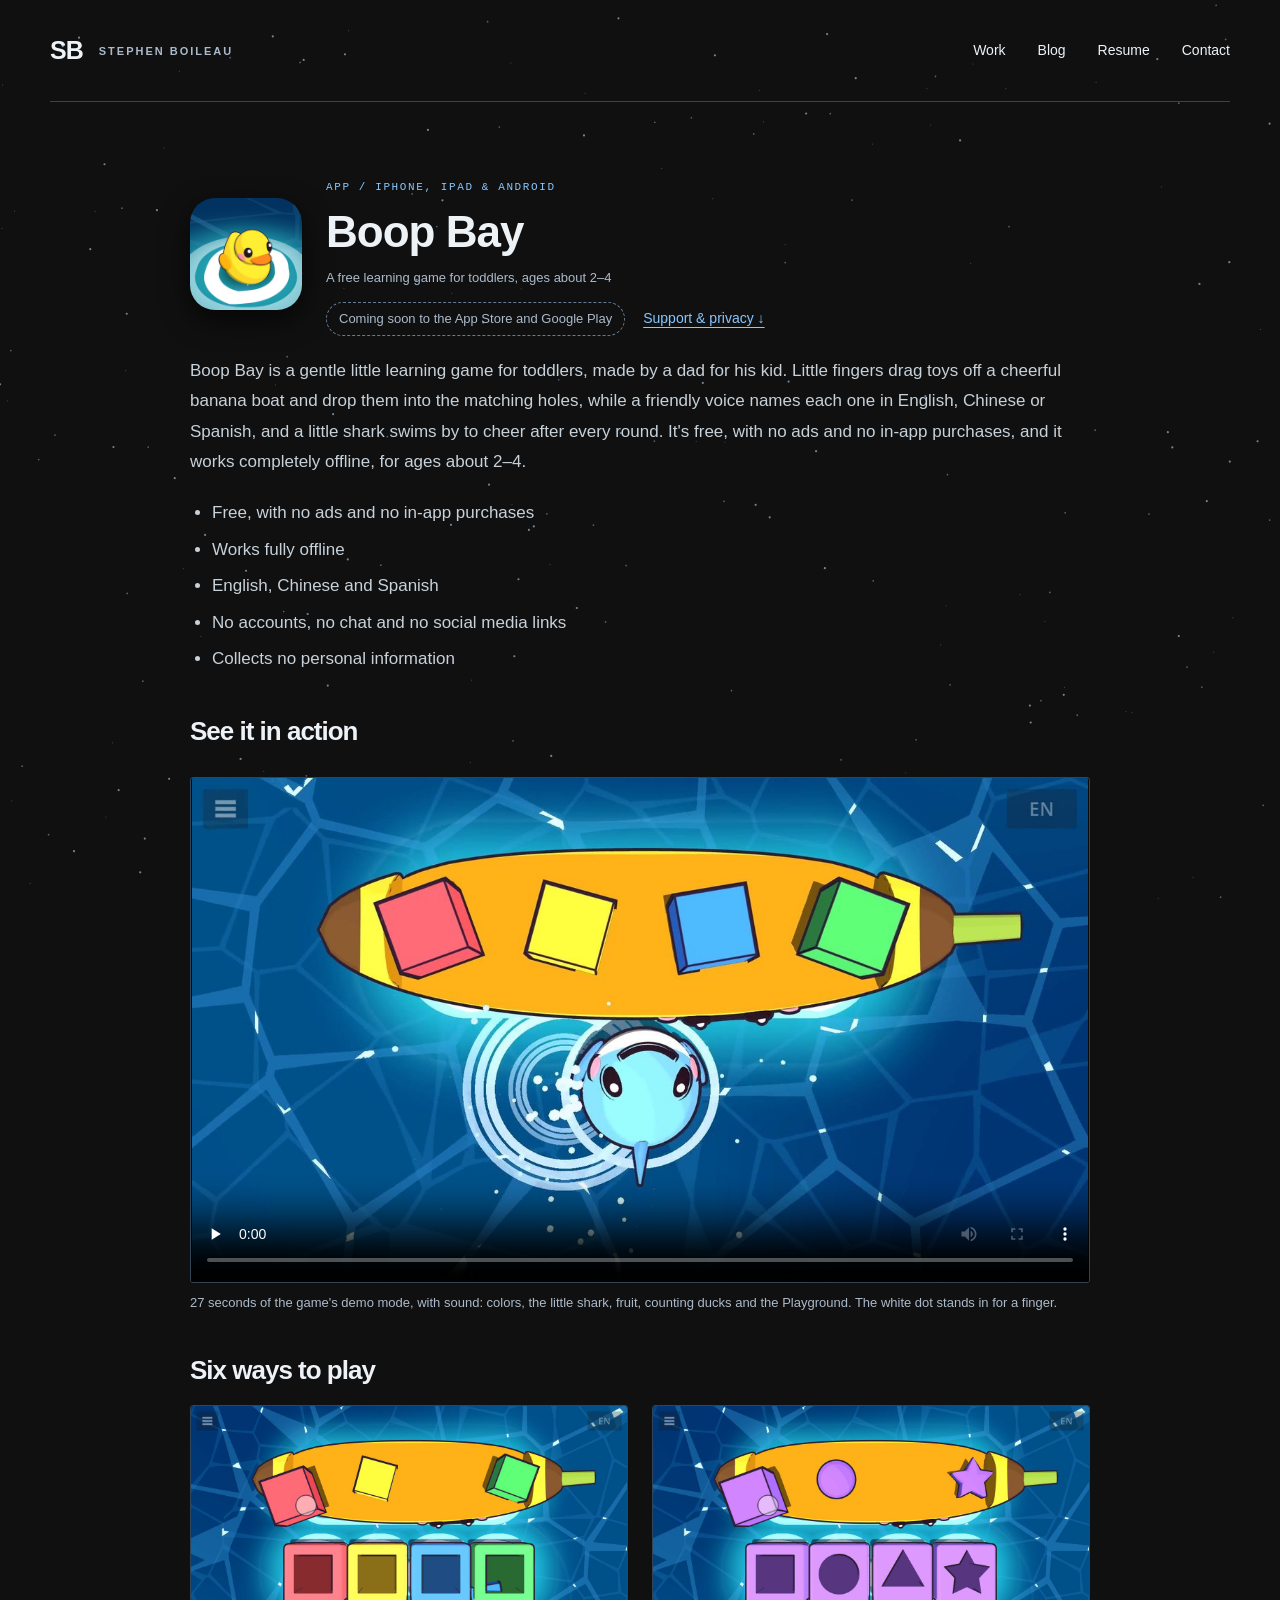
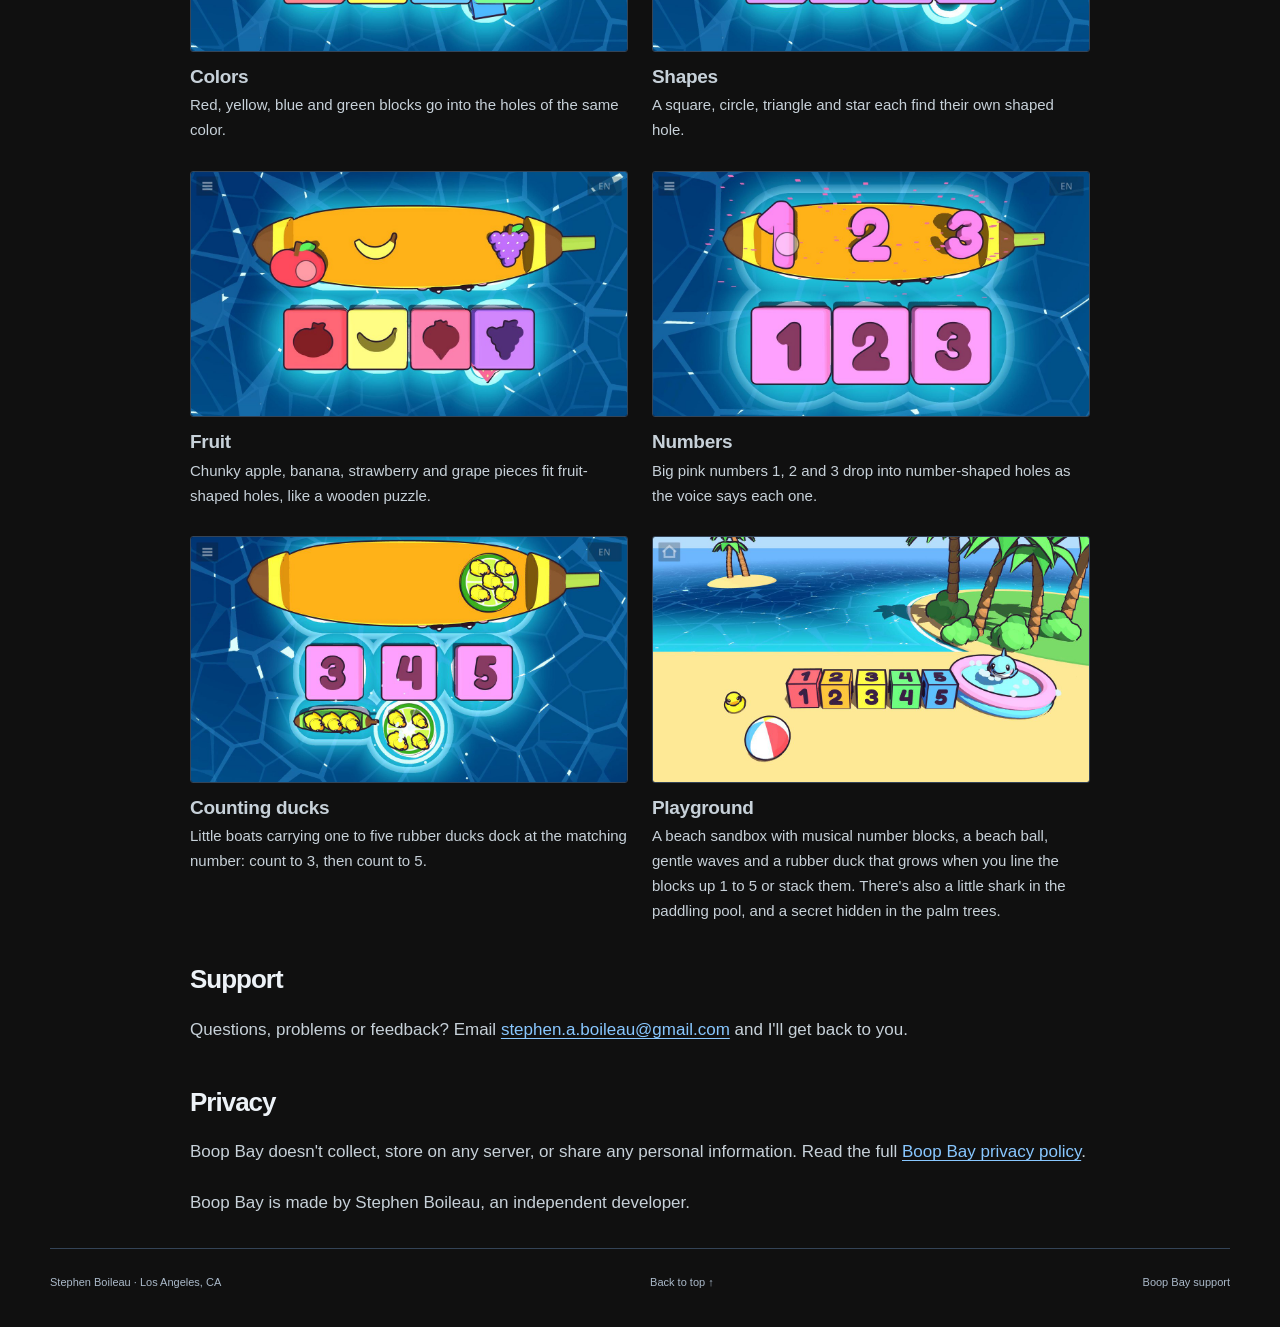
==== boopbay/index.html @ e236264d "added new boopbay infomation page to portfolio. Getting ready to publish childres education app on i" ====
<!doctype html>
<!--
  Boop Bay support page. This URL is registered in App Store Connect and the Google Play
  Console: keep it at /boopbay/ permanently. No analytics, trackers or third-party embeds
  on this page (it's for a kids' app). The video is self-hosted in media/ on purpose:
  a YouTube embed would load Google's scripts.
-->
<html lang="en">
<head>
<meta charset="utf-8">
<meta name="viewport" content="width=device-width,initial-scale=1">
<title>Boop Bay | A free learning game for toddlers</title>
<meta name="description" content="Boop Bay is a gentle learning game for toddlers: colors, shapes, fruit, numbers and counting ducks. Free, with no ads and no in-app purchases, and it works offline.">
<meta property="og:title" content="Boop Bay | A free learning game for toddlers">
<meta property="og:description" content="A gentle learning game for toddlers. Free, with no ads and no in-app purchases, and it works offline.">
<meta property="og:image" content="https://stephenboileau.github.io/boopbay/media/screenshot-6-playground.jpg">
<meta name="color-scheme" content="dark">
<link rel="stylesheet" href="../styles.css">
<script src="../app.js" defer></script>
</head>
<body>
<a class="skip" href="#main">Skip to content</a>
<header class="site-header">
  <a class="brand" href="../index.html" aria-label="Stephen Boileau home">SB<span>STEPHEN BOILEAU</span></a>
  <nav aria-label="Main navigation">
    <a href="../index.html#work">Work</a>
    <a href="../blog.html">Blog</a>
    <a href="../resume.html">Resume</a>
    <a href="../index.html#contact">Contact</a>
  </nav>
</header>

<main id="main" class="case-main">
  <article>
    <header class="post-header app-hero">
      <img class="app-icon" src="media/boopbay-icon-256.png" alt="Boop Bay app icon: a yellow rubber duck" width="256" height="256">
      <div>
        <span class="eyebrow">APP / IPHONE, IPAD &amp; ANDROID</span>
        <h1>Boop Bay</h1>
        <p class="post-meta">A free learning game for toddlers, ages about 2&ndash;4</p>
        <div class="app-links">
          <span class="app-soon">Coming soon to the App Store and Google Play</span>
          <a href="#support">Support &amp; privacy &darr;</a>
        </div>
      </div>
    </header>

    <div class="post-body">
      <p>
        Boop Bay is a gentle little learning game for toddlers, made by a dad for his kid.
        Little fingers drag toys off a cheerful banana boat and drop them
        into the matching holes, while a friendly voice names each one in English, Chinese or
        Spanish, and a little shark swims by to cheer after every round. It's free, with no ads
        and no in-app purchases, and it works completely offline, for ages about 2&ndash;4.
      </p>

      <ul>
        <li>Free, with no ads and no in-app purchases</li>
        <li>Works fully offline</li>
        <li>English, Chinese and Spanish</li>
        <li>No accounts, no chat and no social media links</li>
        <li>Collects no personal information</li>
      </ul>

      <h2>See it in action</h2>
      <figure class="app-video">
        <video controls playsinline preload="none" poster="media/boopbay-gameplay-poster.jpg" width="1280" height="720" aria-label="Boop Bay gameplay video">
          <source src="media/boopbay-gameplay.mp4" type="video/mp4">
          Your browser can't play this video. You can <a href="media/boopbay-gameplay.mp4">download it</a> instead.
        </video>
        <figcaption>27 seconds of the game's demo mode, with sound: colors, the little shark, fruit, counting ducks and the Playground. The white dot stands in for a finger.</figcaption>
      </figure>

      <h2>Six ways to play</h2>
      <ul class="mode-grid">
        <li>
          <img src="media/screenshot-1-colors.jpg" alt="A red block being dragged from the banana boat to the red hole, with yellow, blue and green holes beside it" loading="lazy" width="1280" height="720">
          <h3>Colors</h3>
          <p>Red, yellow, blue and green blocks go into the holes of the same color.</p>
        </li>
        <li>
          <img src="media/screenshot-2-shapes.jpg" alt="A square, circle, triangle and star on the banana boat above their matching shaped holes" loading="lazy" width="1280" height="720">
          <h3>Shapes</h3>
          <p>A square, circle, triangle and star each find their own shaped hole.</p>
        </li>
        <li>
          <img src="media/screenshot-3-fruit.jpg" alt="An apple on its way to an apple-shaped hole, with other fruit-shaped holes beside it" loading="lazy" width="1280" height="720">
          <h3>Fruit</h3>
          <p>Chunky apple, banana, strawberry and grape pieces fit fruit-shaped holes, like a wooden puzzle.</p>
        </li>
        <li>
          <img src="media/screenshot-4-numbers.jpg" alt="Pink numbers 1, 2 and 3 on the banana boat above number-shaped holes" loading="lazy" width="1280" height="720">
          <h3>Numbers</h3>
          <p>Big pink numbers 1, 2 and 3 drop into number-shaped holes as the voice says each one.</p>
        </li>
        <li>
          <img src="media/screenshot-5-counting-ducks.jpg" alt="Boats carrying three, four and five rubber ducks docking at their matching numbers" loading="lazy" width="1280" height="720">
          <h3>Counting ducks</h3>
          <p>Little boats carrying one to five rubber ducks dock at the matching number: count to 3, then count to 5.</p>
        </li>
        <li>
          <img src="media/screenshot-6-playground.jpg" alt="A sunny beach with number blocks 1 to 5 lined up, a beach ball, a rubber duck, and a little shark waving from a paddling pool" loading="lazy" width="1280" height="720">
          <h3>Playground</h3>
          <p>A beach sandbox with musical number blocks, a beach ball, gentle waves and a rubber duck that grows when you line the blocks up 1 to 5 or stack them. There's also a little shark in the paddling pool, and a secret hidden in the palm trees.</p>
        </li>
      </ul>

      <h2 id="support">Support</h2>
      <p>
        Questions, problems or feedback? Email <a href="mailto:stephen.a.boileau@gmail.com">stephen.a.boileau@gmail.com</a>
        and I'll get back to you.
      </p>

      <h2>Privacy</h2>
      <p>
        Boop Bay doesn't collect, store on any server, or share any personal information.
        Read the full <a href="privacy/">Boop Bay privacy policy</a>.
      </p>

      <p class="post-meta">Boop Bay is made by Stephen Boileau, an independent developer.</p>
    </div>
  </article>
</main>

<footer>
  <span>Stephen Boileau · Los Angeles, CA</span>
  <a href="#main">Back to top ↑</a>
  <span>Boop Bay support</span>
</footer>
</body>
</html>
---- styles.css ----
:root{--bg:#101010;--surface:#1A2532;--text:#EDF2F7;--muted:#ABBACA;--accent:#88C7FF;--line:#344457;--max:1180px}*{box-sizing:border-box}html{scroll-behavior:smooth;scroll-padding-top:30px}body{margin:0;background:var(--bg);color:var(--text);font-family:Arial,Helvetica,sans-serif;font-size:16px;line-height:1.65}body:before{content:"";position:absolute;z-index:-1;inset:0 0 auto;height:720px;background-image:radial-gradient(circle at 18% 25%,#8496a050 1px,transparent 1.5px),radial-gradient(circle at 70% 40%,#8496a035 1px,transparent 1.5px);background-size:157px 173px,239px 211px;mask-image:linear-gradient(#000,transparent)}a{color:inherit;text-decoration:none}a:hover{color:var(--accent)}a:focus-visible,button:focus-visible{outline:3px solid var(--accent);outline-offset:5px}.skip{position:absolute;top:-100px;left:20px;background:var(--accent);color:var(--bg);padding:12px;z-index:20}.skip:focus{top:12px}.site-header,main,footer{max-width:var(--max);margin:auto}.site-header{display:flex;align-items:center;justify-content:space-between;padding:30px 0;border-bottom:1px solid var(--line)}.brand{display:flex;align-items:center;gap:16px;font-weight:800;font-size:25px;letter-spacing:-1px}.brand>span{font-size:11px;letter-spacing:2px;font-weight:600;color:var(--muted)}nav{display:flex;gap:32px;font-size:14px}.eyebrow{font-family:Consolas,'Courier New',monospace;font-size:11px;letter-spacing:1.6px;color:var(--accent);line-height:1.6}h1,h2,h3,p{margin:0}h1,h2,h3{line-height:1.14;letter-spacing:-1px}h1{font-size:clamp(42px,5vw,68px);font-weight:700}h2{font-size:36px}h3{font-size:25px}.hero{padding:64px 0 42px;max-width:1000px}.hero h1{margin:16px 0 19px}.hero h2{font-size:clamp(22px,2.5vw,31px);line-height:1.35;font-weight:500;letter-spacing:-.5px}.headline-divider{color:var(--accent)}.intro{max-width:760px;margin-top:24px;color:var(--muted);font-size:18px;line-height:1.65}.actions{display:flex;align-items:center;gap:14px;flex-wrap:wrap;margin:27px 0 20px}.button{display:inline-flex;align-items:center;justify-content:center;gap:28px;border:1px solid #667C93;border-radius:3px;padding:11px 20px;font-size:14px;font-weight:600}.button.primary{background:var(--accent);border-color:var(--accent);color:#10161E}.button:hover{background:#243B50;color:var(--accent)}.button.primary:hover{background:#B2DBFF;color:#10161E}.text-link{font-size:14px;text-decoration:underline;text-underline-offset:5px}.location{font-family:Consolas,monospace;color:var(--muted);font-size:12px}.location span{margin:0 12px}.outcomes{display:grid;grid-template-columns:repeat(3,1fr);border-top:1px solid var(--line);border-bottom:1px solid var(--line);background:#1A253280}.outcomes>a{padding:28px 25px}.outcomes>a+a{border-left:1px solid var(--line)}.outcomes strong{display:block;font-size:42px;letter-spacing:-1.7px;line-height:1.25;margin:13px 0 8px}.outcomes strong>span{color:var(--accent);font-weight:400}.outcomes small{font-size:15px;font-weight:400;letter-spacing:0;color:var(--muted)}.outcomes p{font-size:13px;color:var(--muted);max-width:285px}.work,.supporting{padding-top:72px}.section-heading{display:flex;align-items:end;justify-content:space-between;margin-bottom:30px;gap:20px}.section-heading h2{margin-top:11px}.section-heading>p{color:var(--muted);font-size:14px}.featured-grid{display:grid;grid-template-columns:1fr 1fr;gap:28px}.project-card{border:1px solid var(--line);background:var(--surface);border-radius:5px;overflow:hidden;display:flex;flex-direction:column}.card-visual{position:relative;background:#0a0d10}.media{aspect-ratio:16/9;position:relative;background:#080b0e}.video-trigger{border:0;padding:0;background:none;color:white;cursor:pointer;position:relative;width:100%;height:100%;display:block;overflow:hidden}.video-trigger img{width:100%;height:100%;object-fit:cover;display:block;opacity:.87}.video-trigger:hover img{opacity:1}.play{position:absolute;top:50%;left:50%;transform:translate(-50%,-50%);width:54px;height:54px;display:grid;place-items:center;border-radius:50%;background:#10161Ed9;border:1px solid #ffffff70;font-size:18px}.video-label{position:absolute;bottom:0;left:0;right:0;padding:30px 16px 12px;background:linear-gradient(transparent,#000b);text-align:left;font-family:Consolas,monospace;letter-spacing:1px;font-size:10px}.media-fallback{display:block;font-size:11px;padding:8px 18px;color:var(--muted);border-top:1px solid #34445760}.media iframe{width:100%;height:100%;border:0}.card-copy{padding:26px 28px 28px;display:flex;flex-direction:column;flex:1}.card-copy h3{margin:11px 0 10px}.role{font-size:14px;font-weight:600}.status{font-size:12px;color:var(--muted);margin:6px 0 16px}.card-copy>p:not(.role):not(.status):not(.result){color:#b9c3cc;font-size:14px;margin-bottom:12px}.result{color:var(--accent);font-size:15px;font-weight:600;padding:16px 0;border-top:1px solid var(--line);margin-top:8px;line-height:1.5}.breakdown-link{display:flex;justify-content:space-between;font-size:14px;margin-top:auto;padding-top:15px;border-top:1px solid var(--line)}.private-visual{aspect-ratio:16/9;padding:30px 32px;background:#1A2B3D;display:flex;flex-direction:column;justify-content:center;gap:12px}.private-visual>strong{font-size:27px;line-height:1.25;letter-spacing:-.7px;font-weight:500}.private-stats{display:flex;gap:25px;font-size:12px;color:#C3D1DF}.private-stats b{font-size:23px;color:var(--accent);margin-right:4px}.private-visual small{font-size:10px;color:var(--muted)}.evidence-note{font-size:12px;color:var(--muted);margin-top:21px;max-width:820px}.support-grid{display:grid;grid-template-columns:repeat(3,1fr);gap:38px 26px}.support-card>a:first-child{display:block;position:relative;aspect-ratio:16/9;background:#080b0e;overflow:hidden;border-radius:3px}.support-card img{width:100%;height:100%;object-fit:cover;display:block;opacity:.85}.support-play{position:absolute;right:12px;bottom:10px;font-size:14px;background:#10161Edd;padding:3px 10px;border-radius:2px}.support-card h3{font-size:20px;margin:17px 0 8px;letter-spacing:-.5px}.support-card>p:not(.status){font-size:14px;color:#b9c3cc;line-height:1.6}.support-card .text-link{display:inline-block;margin-top:14px;font-size:12px}.contact{margin-top:80px;padding:50px 0;display:grid;grid-template-columns:1fr 1fr;gap:35px;border-top:1px solid var(--line)}.contact h2{font-size:36px;margin:14px 0 20px}.contact p{color:var(--muted);font-size:14px}.contact>div:last-child{align-self:center}.contact-email{font-size:19px;color:var(--accent);overflow-wrap:anywhere}footer{border-top:1px solid var(--line);display:flex;justify-content:space-between;gap:20px;flex-wrap:wrap;padding:24px 0 35px;font-size:11px;color:var(--muted)}.case-main{max-width:900px;padding-top:35px}.case-hero{padding:35px 0 20px}.case-hero h1{font-size:50px;margin:14px 0 20px}.case-lead{font-size:22px;line-height:1.5;color:#c7d1d9;margin:20px 0}.case-hero .result{font-size:20px;padding:22px 0}.case-media{max-width:760px;margin:15px 0 45px;border:1px solid var(--line)}.case-section{display:grid;grid-template-columns:50px 1fr;gap:20px;padding:30px 0;border-top:1px solid var(--line)}.case-section h2{font-size:26px;margin-bottom:15px}.case-section p,.source-note p{color:#b9c3cc;line-height:1.8}.case-section>.eyebrow{padding-top:4px}.source-note{padding:25px;background:var(--surface);margin:30px 0;border:1px solid var(--line)}.source-note h2{font-size:20px;margin-bottom:10px}.source-note p{font-size:13px}.source-note a{text-decoration:underline;text-underline-offset:3px}.next-project{display:block;padding:28px 0 55px}.next-project strong{display:block;font-size:25px;margin-top:12px}.resume-main{max-width:900px;padding:50px 0}.resume-main h1{margin:15px 0}.resume-main>section{padding:26px 0;border-bottom:1px solid var(--line)}.resume-main>section h2{font-size:27px;margin-bottom:20px}.resume-main p,.resume-main li,.skills dd{color:#bdc7cf}.resume-links{display:flex;gap:25px;font-size:14px}.resume-links a,.resume-main p>a{text-decoration:underline;text-underline-offset:4px}.skills{display:grid;grid-template-columns:200px 1fr;gap:12px 22px}.skills dt{font-weight:600;font-size:14px}.skills dd{margin:0;font-size:14px}.job{margin-top:25px}.job h3{font-size:21px;margin-bottom:8px}.job-header{display:flex;justify-content:space-between;gap:20px}.job-header>p{font-size:12px;text-align:right}.job-header strong{font-size:14px}.job ul,.resume-main ul{padding-left:20px;font-size:15px}.job li,.resume-main li{margin:9px 0}.resume-heading .actions{margin-bottom:10px}
@media(max-width:1250px){.site-header,main,footer{margin-left:40px;margin-right:40px}.case-main,.resume-main{margin-left:auto;margin-right:auto;width:calc(100% - 80px)}}
@media(max-width:850px){.site-header,main,footer{margin-left:26px;margin-right:26px}.hero{padding-top:48px}.outcomes>a{padding:23px 16px}.outcomes strong{font-size:32px}.outcomes small{display:block;margin-top:3px;font-size:13px}.outcomes .eyebrow{font-size:9px;letter-spacing:.8px}.featured-grid{gap:20px}.card-copy{padding:22px}.card-copy h3{font-size:23px}.private-visual{padding:20px}.private-visual>strong{font-size:23px}.private-stats{gap:15px}.support-grid{grid-template-columns:repeat(2,1fr)}.contact{grid-template-columns:1fr}.case-main,.resume-main{width:auto}.case-hero h1{font-size:42px}}
@media(max-width:560px){.site-header,main,footer{margin-left:20px;margin-right:20px}.site-header{padding:21px 0}.brand>span{display:none}nav{gap:22px;font-size:13px}.hero{padding:37px 0 30px}.hero h1{font-size:43px;letter-spacing:-1.8px}.hero h2{font-size:23px}.intro{font-size:16px;margin-top:20px}.eyebrow{font-size:10px;letter-spacing:1px}.actions{gap:11px}.button{padding:10px 14px;gap:18px}.actions .text-link{padding:4px 0}.location{font-size:11px;line-height:1.8}.location span{margin:0 6px}.outcomes{grid-template-columns:1fr}.outcomes>a{padding:20px 0;background:var(--bg)}.outcomes>a+a{border-left:0;border-top:1px solid var(--line)}.outcomes .eyebrow{font-size:10px;letter-spacing:1px}.outcomes strong{font-size:38px;margin:7px 0}.outcomes small{display:inline;font-size:14px}.outcomes p{max-width:none}.work,.supporting{padding-top:43px}.section-heading{display:block;margin-bottom:24px}.section-heading h2{font-size:30px}.section-heading>p{margin-top:13px}.featured-grid,.support-grid{grid-template-columns:1fr;gap:24px}.card-copy{padding:23px}.private-visual{padding:26px}.private-visual>strong{font-size:25px}.private-stats b{font-size:22px}.support-grid{gap:32px}.contact{margin-top:50px;padding:35px 0;gap:20px}.contact h2{font-size:32px}.contact-email{font-size:17px}footer{display:flex;flex-direction:column;gap:12px}.case-hero h1{font-size:36px}.case-lead{font-size:19px}.case-section{grid-template-columns:25px 1fr;gap:10px}.case-section h2{font-size:23px}.case-section p{font-size:15px}.resume-main{padding-top:30px}.resume-main h1{font-size:40px}.skills{grid-template-columns:1fr;gap:5px}.skills dd{margin-bottom:12px}.job-header{display:block}.job-header>p{text-align:left;margin-top:7px}.resume-main li{font-size:14px}.resume-main>section h2{font-size:25px}}
@media(max-width:850px){.case-main,.resume-main{margin-left:26px;margin-right:26px;width:calc(100% - 52px)}}
@media(max-width:560px){.case-main,.resume-main{margin-left:20px;margin-right:20px;width:calc(100% - 40px)}}
body:before{display:none}
.starfield{position:fixed;inset:0;width:100%;height:100%;pointer-events:none;z-index:0}
.site-header,main,footer{position:relative;z-index:1}
.card-details summary{display:none}
.support-details{margin-top:14px}
.support-details summary{cursor:pointer;font-size:14px;color:var(--accent);padding:10px 0;min-height:44px}
.support-details summary:focus-visible{outline:3px solid var(--accent);outline-offset:4px}
.original-description{padding:14px 0 0;border-top:1px solid var(--line);font-size:14px;color:#bdc7cf;line-height:1.7}
.original-description p{margin-bottom:14px}
.original-description a{text-decoration:underline;text-underline-offset:3px}
.media video{width:100%;height:100%;display:block;background:#080b0e;object-fit:contain}
@media(max-width:560px){
 .support-media{grid-column:1;grid-row:1 / 3;aspect-ratio:4/3;align-self:start;border-radius:3px;overflow:hidden}
 .support-media .play{width:32px;height:32px;font-size:12px}
 .support-details{grid-column:1 / -1;margin-top:6px}
 .support-card.is-playing{display:block}
 .support-card.is-playing .support-media{aspect-ratio:16/9;width:100%;margin-bottom:18px}
 .support-card.is-playing>p:not(.status){margin-top:16px}
}
.email-address{user-select:text;overflow-wrap:anywhere}
@media(max-width:560px){.actions .email-address{grid-column:1 / -1;justify-content:flex-start;font-size:14px}}
.card-details p{color:#b9c3cc;font-size:14px;margin-bottom:12px}
@media(max-width:560px){
  body:before{opacity:.35}
  .site-header{padding:12px 0}
  nav{gap:16px}
  nav a{display:inline-flex;min-height:44px;align-items:center}
  .hero{padding:25px 0 24px}
  .hero>.eyebrow{display:none}
  .hero h1{font-size:36px;letter-spacing:-1.2px;margin:0 0 16px}
  .hero h2{font-size:20px;line-height:1.45}
  .headline-divider{display:none}
  .intro{font-size:15px;line-height:1.7;margin-top:18px}
  .actions{display:grid;grid-template-columns:1fr 1fr;gap:10px;margin:22px 0 16px}
  .actions .button{min-height:46px;gap:12px;padding:10px 12px;font-size:13px}
  .actions .text-link{grid-column:1 / -1;min-height:40px;display:flex;align-items:center;font-size:13px}
  .location{font-family:Arial,Helvetica,sans-serif;color:var(--muted);font-size:11px;line-height:1.7}
  .outcomes>a{padding:16px 0}
  .outcomes .eyebrow{font-size:9px;letter-spacing:.7px}
  .outcomes strong{font-size:30px;letter-spacing:-1px;margin:5px 0}
  .outcomes small{font-size:13px}
  .outcomes p{font-size:12px}
  .section-heading>p{display:none}
  .section-heading h2{font-size:28px}
  .featured-grid{gap:28px}
  .card-copy{padding:20px}
  .card-copy>.eyebrow{display:none}
  .card-copy h3{font-size:23px;margin:0 0 12px;line-height:1.2}
  .card-copy .role{font-size:13px;font-weight:400;color:#c7d1d9}
  .card-copy .status{font-size:11px;line-height:1.6;margin:6px 0 16px}
  .card-copy .result{margin:0;padding:15px 0;font-size:15px;line-height:1.6}
  .card-details{order:1;border-top:1px solid var(--line)}
  .card-details summary{display:list-item;cursor:pointer;padding:14px 0;min-height:48px;font-size:13px;color:var(--muted)}
  .card-details summary:focus-visible{outline:3px solid var(--accent);outline-offset:4px}
  .card-details p{font-size:14px;line-height:1.7}
  .breakdown-link{order:2;min-height:48px;align-items:center;padding-top:0;font-size:13px}
  .media-fallback{font-size:12px;padding:11px 16px;min-height:44px}
  .video-label{font-size:9px;letter-spacing:.5px}
  .private-visual{aspect-ratio:auto;min-height:190px;padding:24px}
  .private-visual>strong{font-size:23px}
  .private-stats{gap:20px}
  .support-grid{gap:0}
  .support-card{display:grid;grid-template-columns:96px 1fr;column-gap:16px;padding:24px 0;border-bottom:1px solid var(--line)}
  .support-card>a:first-child{grid-column:1;grid-row:1 / 3;aspect-ratio:4/3;align-self:start}
  .support-card h3{grid-column:2;margin:0 0 7px;font-size:19px;line-height:1.25}
  .support-card .status{grid-column:2;margin:0;font-size:11px;line-height:1.6}
  .support-card>p:not(.status){grid-column:1 / -1;margin-top:16px;font-size:14px;line-height:1.7}
  .support-card>.text-link{grid-column:1 / -1;margin-top:8px;min-height:40px;display:flex;align-items:center;font-size:12px}
  .support-play{right:5px;bottom:5px;padding:2px 7px;font-size:11px}
  .contact h2{font-size:29px}
  .contact .actions{margin-top:18px}
  .case-section{grid-template-columns:1fr;gap:8px}
  .case-section>.eyebrow{font-size:10px}
  .case-section h2{font-size:22px;line-height:1.3}
  .case-hero h1{font-size:33px}
  .case-hero .result{font-size:17px;line-height:1.6}
  .source-note{padding:20px}
}
@media(prefers-reduced-motion:reduce){html{scroll-behavior:auto}}
@media print{body{background:white;color:black;font-size:11pt}.site-header,footer,.actions,.skip,.resume-links,.resume-heading>.status{display:none}.resume-main{width:100%;margin:0;padding:0;max-width:none}.resume-main p,.resume-main li,.skills dd,.job-header p{color:#222}.resume-main section{padding:15px 0;break-inside:auto}.job{break-inside:avoid}a{color:inherit}.resume-main h1{font-size:28pt}.resume-main h2{font-size:18pt}}



/* Blog */
nav a[aria-current="page"]{color:var(--accent)}
.blog-heading{padding:35px 0 34px;border-bottom:1px solid var(--line)}
.blog-heading h1{margin:14px 0 18px}
.blog-heading p{color:var(--muted);font-size:18px;max-width:640px}
.post-list{display:grid;gap:24px;padding:34px 0 60px}
.post-card{display:grid;grid-template-columns:300px 1fr;border:1px solid var(--line);background:var(--surface);border-radius:5px;overflow:hidden}
.post-card-media{background:#080b0e;aspect-ratio:16/9;align-self:start;overflow:hidden}
.post-card-media img{width:100%;height:100%;object-fit:cover;display:block;opacity:.87}
.post-card:hover .post-card-media img{opacity:1}
.post-card-copy{padding:24px 26px;display:flex;flex-direction:column;gap:10px}
.post-card h2{font-size:24px;line-height:1.25;letter-spacing:-.5px}
.post-card p{color:#b9c3cc;font-size:14px}
.post-card .post-meta{color:var(--muted);font-size:12px}
.post-card .read-post{margin-top:auto;padding-top:6px;font-size:14px;color:var(--accent)}
.post-card.upcoming{display:block;background:none;border-style:dashed;padding:24px 26px}
.post-card.upcoming h2{margin:10px 0}
.post-header{padding:35px 0 10px}
.post-header h1{font-size:44px;margin:14px 0 18px}
.post-meta{font-size:13px;color:var(--muted)}
.post-badge{display:inline-block;margin-left:10px;padding:3px 10px;border:1px solid var(--line);border-radius:999px;font-size:12px;color:var(--text)}
.post-body{padding:10px 0 30px}
.post-body>*+*{margin-top:20px}
.post-body p,.post-body li{color:#c7d1d9;font-size:17px;line-height:1.8}
.post-body h2{font-size:26px;margin-top:42px}
.post-body ul{padding-left:22px}
.post-body li{margin:6px 0}
.post-body strong{color:var(--text)}
.post-body a{color:var(--accent);text-decoration:underline;text-underline-offset:3px}
.post-body .case-media{margin:30px 0}
.post-body img{max-width:100%;height:auto;display:block}
.post-body figure{margin:30px 0 0}
.post-body code{font-family:Consolas,'Courier New',monospace;font-size:.88em;background:#1A2532;border:1px solid var(--line);border-radius:3px;padding:1px 5px;color:var(--text)}
.post-body figure img{width:100%;border:1px solid var(--line);border-radius:3px}
.post-body figcaption{margin-top:10px;font-size:13px;line-height:1.6;color:var(--muted)}
.post-body figure.tall img{max-width:620px}
.post-stats{display:grid;grid-template-columns:repeat(4,1fr);gap:1px;background:var(--line);border:1px solid var(--line);list-style:none;padding:0}
.post-body .post-stats li{margin:0;padding:16px;background:var(--surface);font-size:13px;color:var(--muted);line-height:1.4}
.post-stats b{display:block;font-size:24px;color:var(--accent);letter-spacing:-.5px;margin-bottom:4px}
.post-footer{display:flex;justify-content:space-between;gap:20px;flex-wrap:wrap;padding:24px 0 55px;border-top:1px solid var(--line);font-size:14px}
@media(max-width:560px){
  .blog-heading{padding:25px 0 26px}
  .blog-heading p{font-size:16px}
  .post-list{padding-top:26px}
  .post-card{grid-template-columns:1fr}
  .post-card-copy{padding:20px}
  .post-card h2{font-size:21px}
  .post-header h1{font-size:32px;letter-spacing:-.8px}
  .post-body p,.post-body li{font-size:16px;line-height:1.75}
  .post-body h2{font-size:22px}
  .post-stats{grid-template-columns:1fr 1fr}
}

/* Boop Bay app page */
.app-hero{display:flex;align-items:center;gap:24px}
.app-hero h1{margin:8px 0 10px}
.app-icon{width:112px;height:112px;border-radius:25px;flex:none;box-shadow:0 10px 28px #000a}
.app-links{display:flex;flex-wrap:wrap;align-items:center;gap:10px 18px;margin-top:14px;font-size:14px}
.app-soon{padding:5px 12px;border:1px dashed #667C93;border-radius:999px;font-size:13px;color:var(--muted)}
.app-links a{color:var(--accent);text-decoration:underline;text-underline-offset:4px}
.app-video video{width:100%;height:auto;aspect-ratio:16/9;display:block;background:#080b0e;border:1px solid var(--line);border-radius:3px}
.post-body .mode-grid{display:grid;grid-template-columns:1fr 1fr;gap:28px 24px;list-style:none;padding:0}
.post-body .mode-grid li{margin:0}
.mode-grid img{width:100%;aspect-ratio:16/9;object-fit:cover;border:1px solid var(--line);border-radius:3px}
.mode-grid h3{font-size:19px;letter-spacing:-.3px;margin:14px 0 6px}
.post-body .mode-grid p{font-size:15px;line-height:1.65}
@media(max-width:560px){
  .app-hero{gap:16px;align-items:flex-start}
  .app-icon{width:76px;height:76px;border-radius:17px;margin-top:6px}
  .post-body .mode-grid{grid-template-columns:1fr;gap:26px}
}
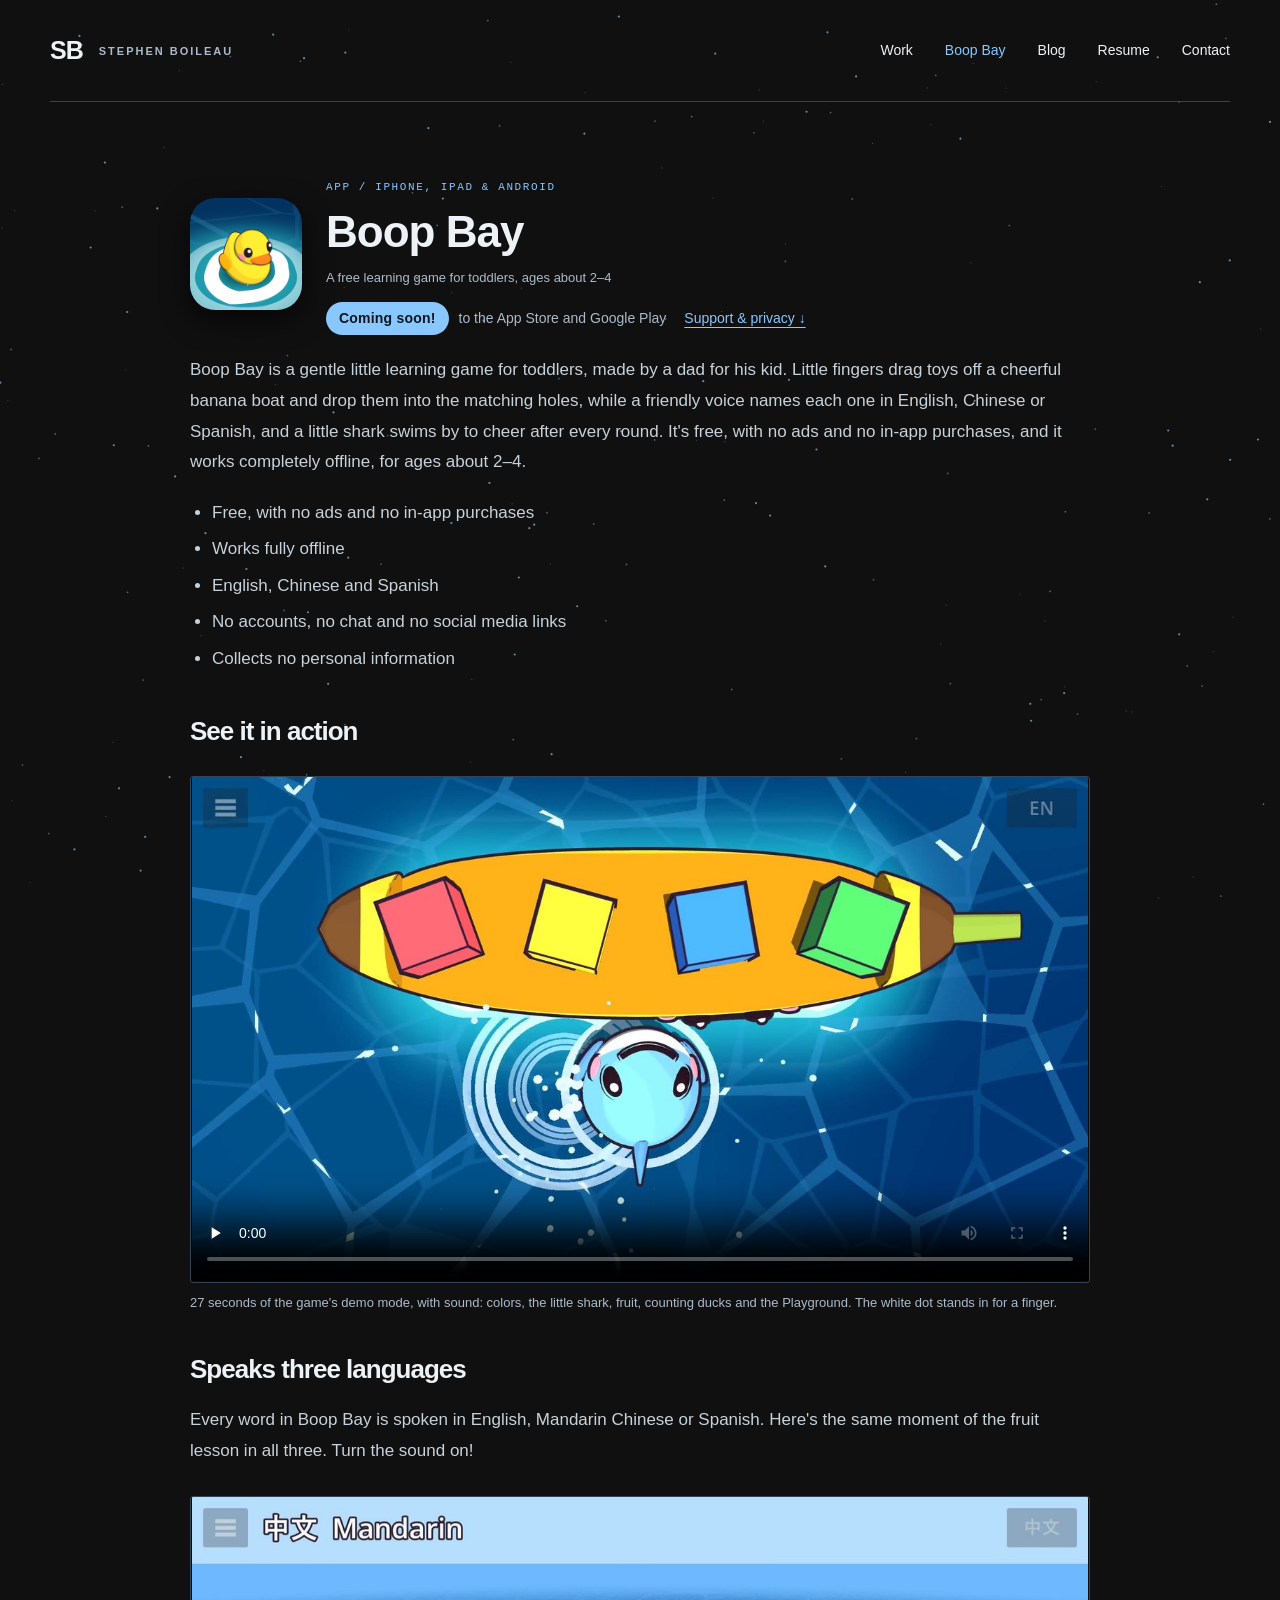
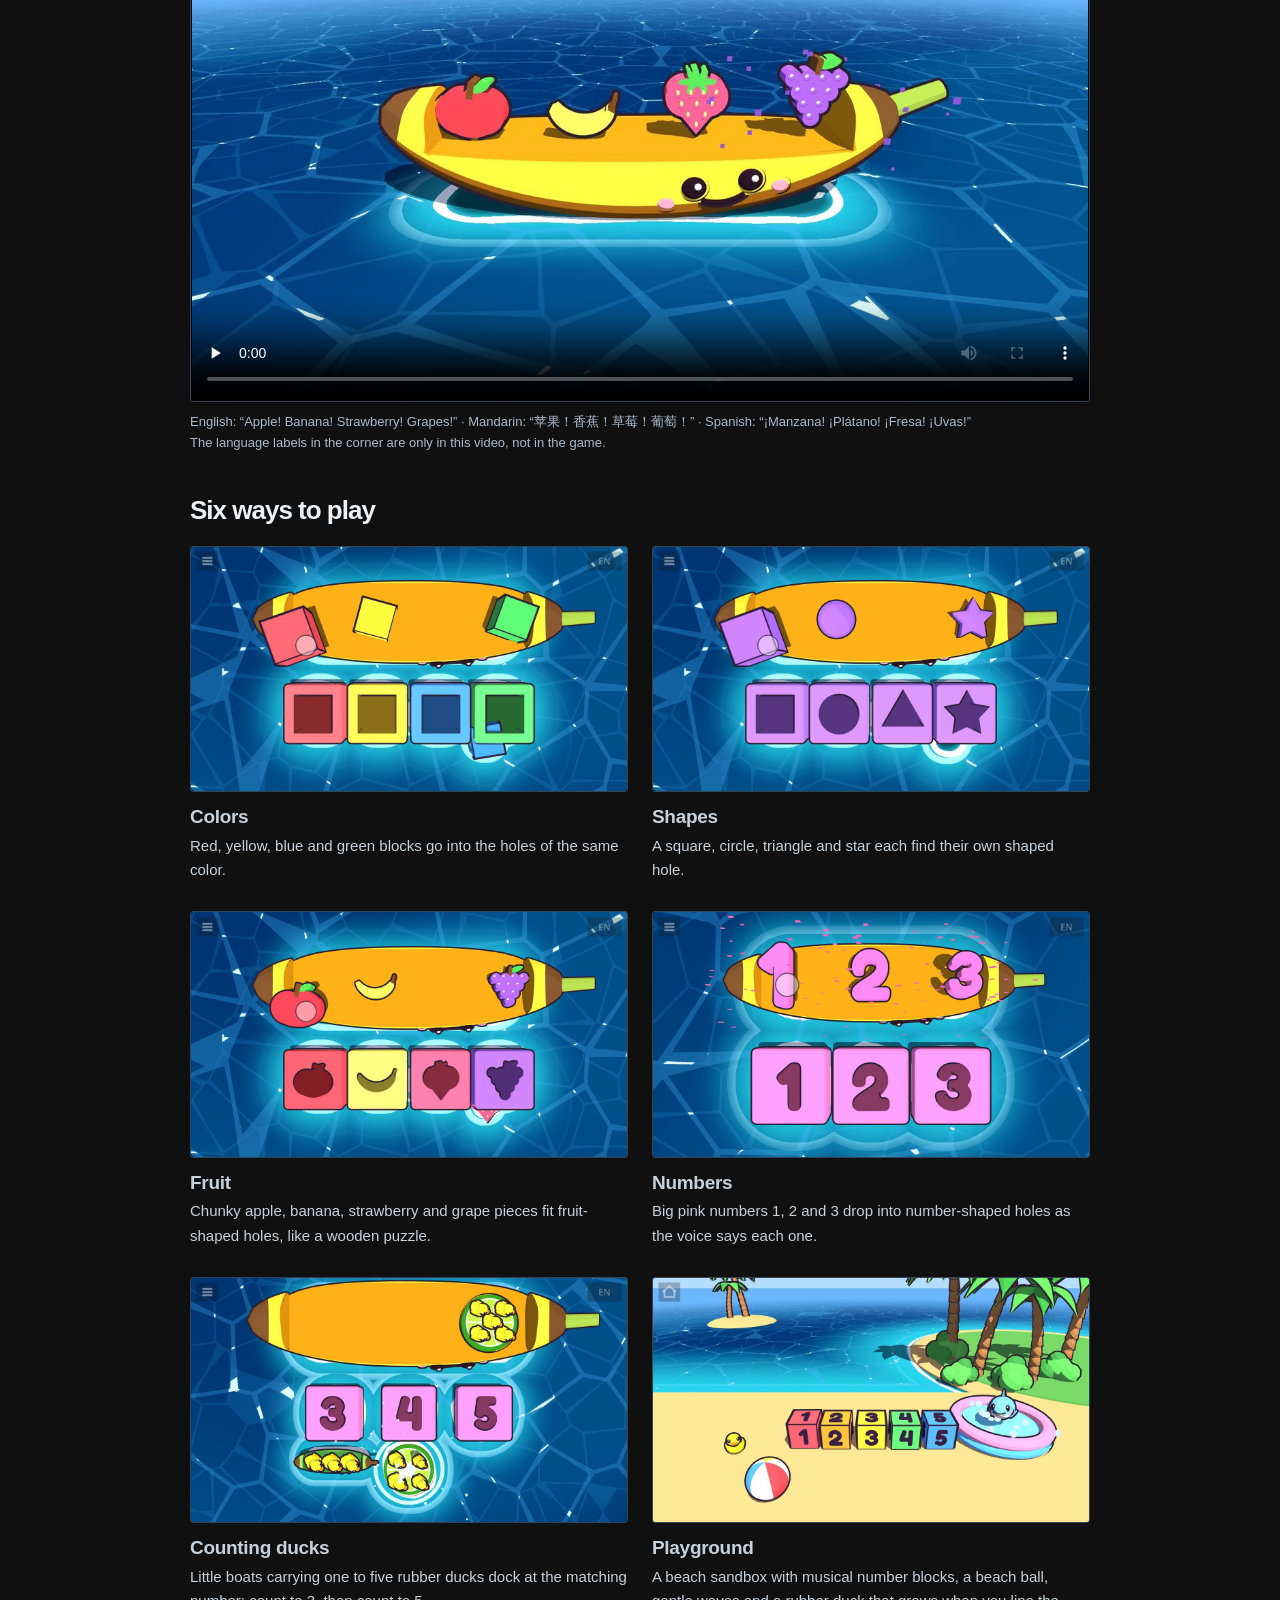
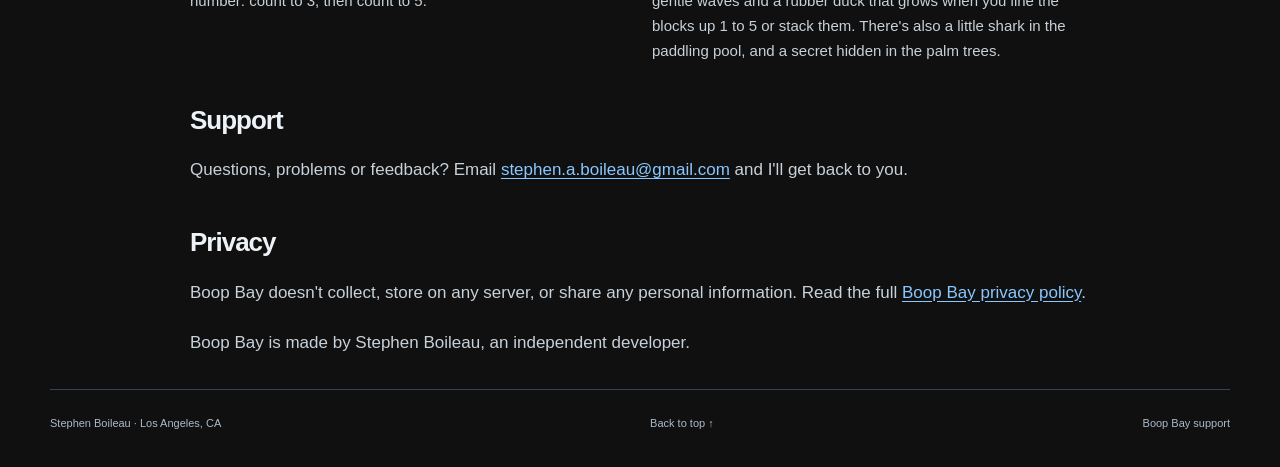
==== commit e3c460c6: "added language showcase for the app on the app page" ====
--- a/boopbay/index.html
+++ b/boopbay/index.html
@@ -24,6 +24,7 @@
   <a class="brand" href="../index.html" aria-label="Stephen Boileau home">SB<span>STEPHEN BOILEAU</span></a>
   <nav aria-label="Main navigation">
     <a href="../index.html#work">Work</a>
+    <a href="./" aria-current="page">Boop Bay</a>
     <a href="../blog.html">Blog</a>
     <a href="../resume.html">Resume</a>
     <a href="../index.html#contact">Contact</a>
@@ -39,7 +40,7 @@
         <h1>Boop Bay</h1>
         <p class="post-meta">A free learning game for toddlers, ages about 2&ndash;4</p>
         <div class="app-links">
-          <span class="app-soon">Coming soon to the App Store and Google Play</span>
+          <span class="app-soon"><strong>Coming soon!</strong> to the App Store and Google Play</span>
           <a href="#support">Support &amp; privacy &darr;</a>
         </div>
       </div>
@@ -69,6 +70,24 @@
           Your browser can't play this video. You can <a href="media/boopbay-gameplay.mp4">download it</a> instead.
         </video>
         <figcaption>27 seconds of the game's demo mode, with sound: colors, the little shark, fruit, counting ducks and the Playground. The white dot stands in for a finger.</figcaption>
+      </figure>
+
+      <h2>Speaks three languages</h2>
+      <p>
+        Every word in Boop Bay is spoken in English, Mandarin Chinese or Spanish. Here's the same
+        moment of the fruit lesson in all three. Turn the sound on!
+      </p>
+      <figure class="app-video">
+        <video controls playsinline preload="none" poster="media/boopbay-languages-poster.jpg" width="1280" height="720" aria-label="Boop Bay's fruit lesson in English, Mandarin Chinese and Spanish">
+          <source src="media/boopbay-languages.mp4" type="video/mp4">
+          Your browser can't play this video. You can <a href="media/boopbay-languages.mp4">download it</a> instead.
+        </video>
+        <figcaption>
+          English: &ldquo;Apple! Banana! Strawberry! Grapes!&rdquo; &middot;
+          Mandarin: <span lang="zh">&ldquo;苹果！香蕉！草莓！葡萄！&rdquo;</span> &middot;
+          Spanish: <span lang="es">&ldquo;¡Manzana! ¡Plátano! ¡Fresa! ¡Uvas!&rdquo;</span><br>
+          The language labels in the corner are only in this video, not in the game.
+        </figcaption>
       </figure>
 
       <h2>Six ways to play</h2>
--- a/styles.css
+++ b/styles.css
@@ -146,7 +146,8 @@
 .app-hero h1{margin:8px 0 10px}
 .app-icon{width:112px;height:112px;border-radius:25px;flex:none;box-shadow:0 10px 28px #000a}
 .app-links{display:flex;flex-wrap:wrap;align-items:center;gap:10px 18px;margin-top:14px;font-size:14px}
-.app-soon{padding:5px 12px;border:1px dashed #667C93;border-radius:999px;font-size:13px;color:var(--muted)}
+.app-soon{display:inline-flex;flex-wrap:wrap;align-items:center;gap:6px 10px;font-size:14px;color:var(--muted)}
+.app-soon strong{white-space:nowrap;padding:5px 13px;border-radius:999px;background:var(--accent);color:#10161E;font-size:14px;font-weight:700;letter-spacing:.2px}
 .app-links a{color:var(--accent);text-decoration:underline;text-underline-offset:4px}
 .app-video video{width:100%;height:auto;aspect-ratio:16/9;display:block;background:#080b0e;border:1px solid var(--line);border-radius:3px}
 .post-body .mode-grid{display:grid;grid-template-columns:1fr 1fr;gap:28px 24px;list-style:none;padding:0}
@@ -159,3 +160,7 @@
   .app-icon{width:76px;height:76px;border-radius:17px;margin-top:6px}
   .post-body .mode-grid{grid-template-columns:1fr;gap:26px}
 }
+
+/* Five nav items: keep each on one line, and tighten up on the smallest phones */
+nav a{white-space:nowrap}
+@media(max-width:359px){nav{gap:10px;font-size:12px}}
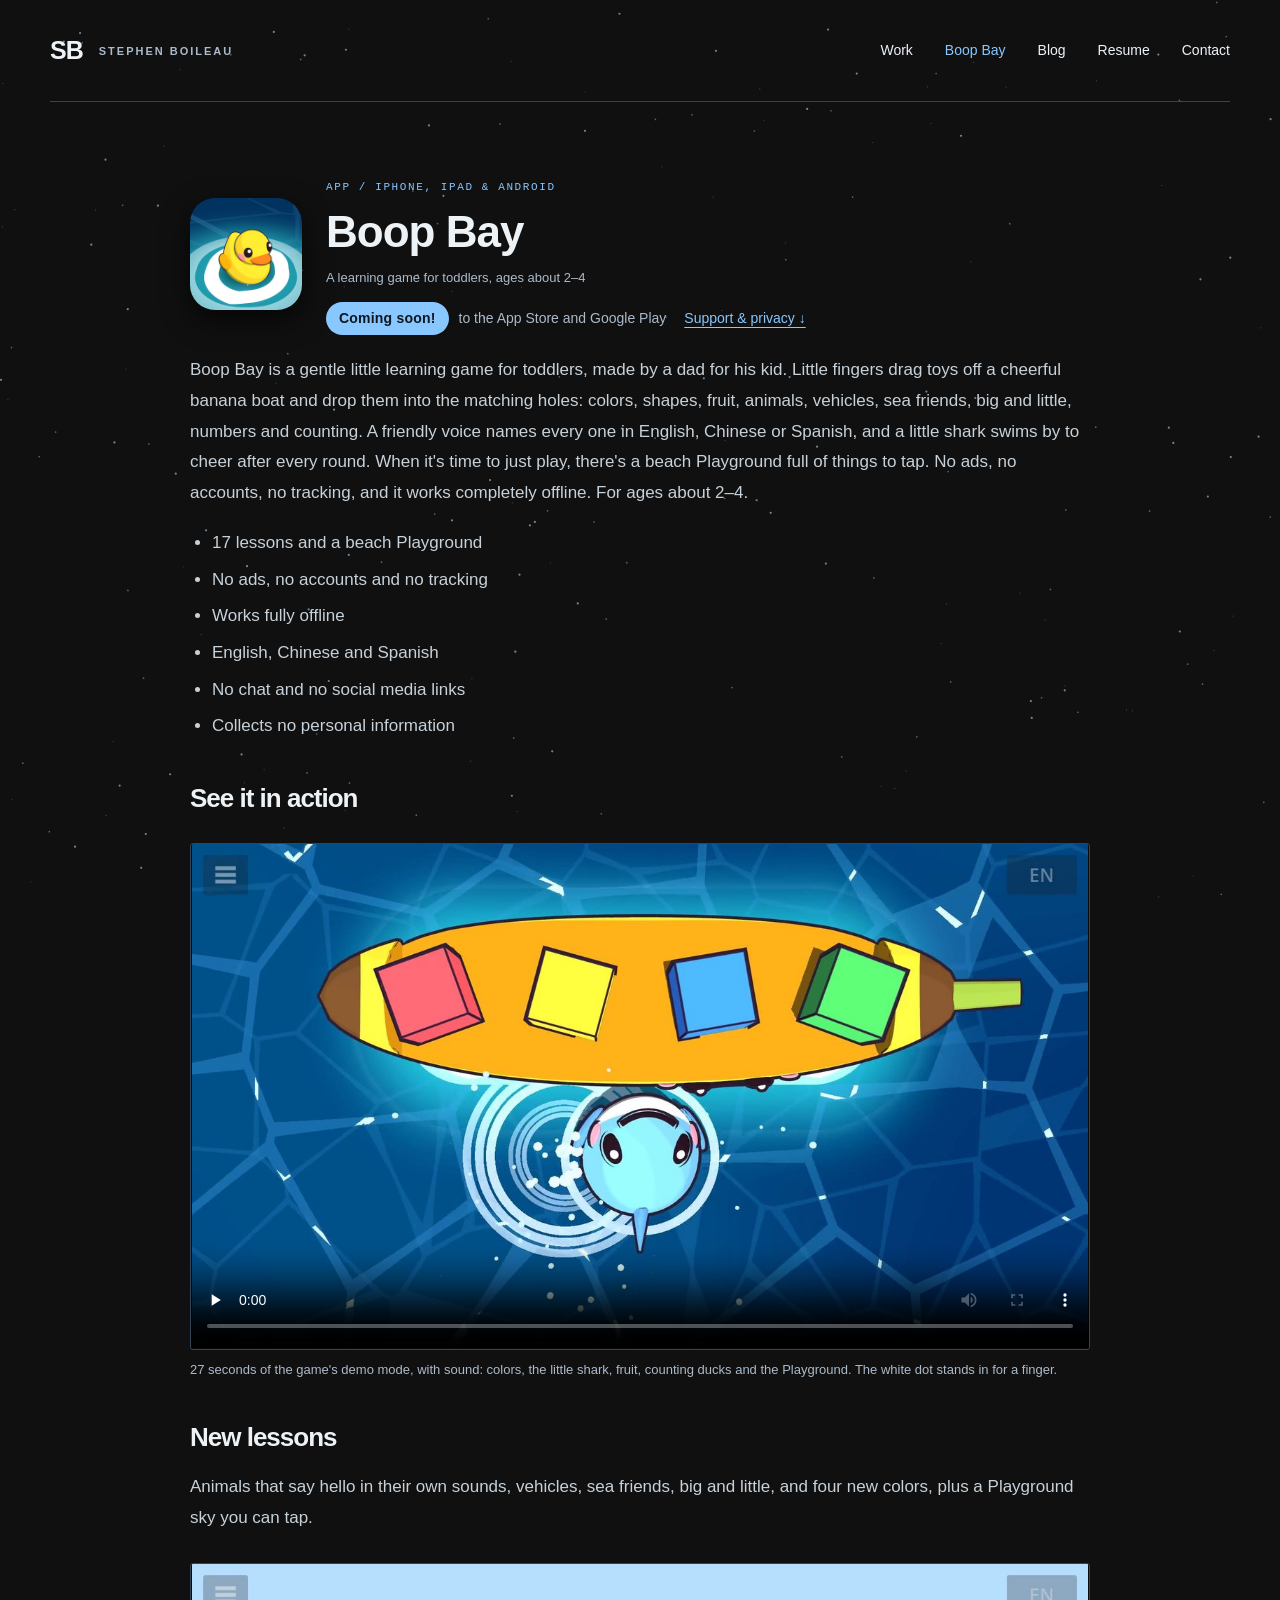
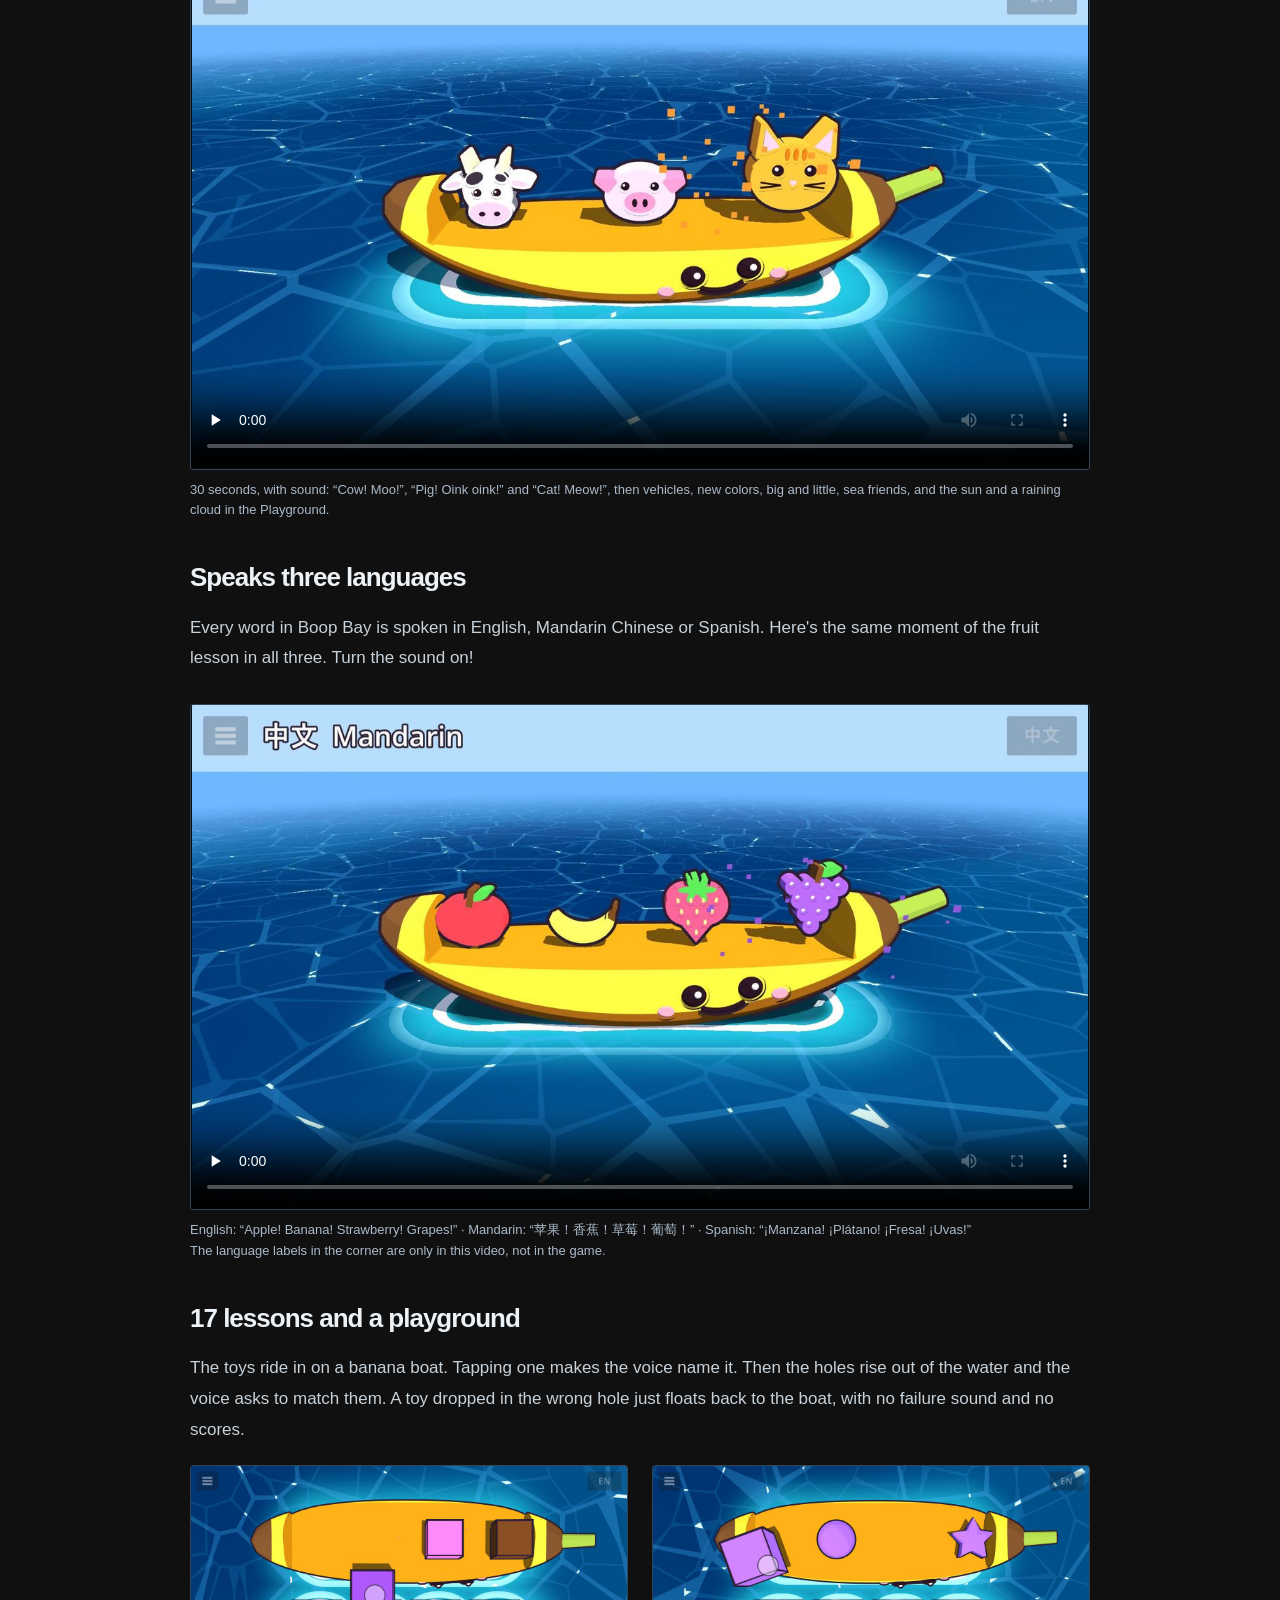
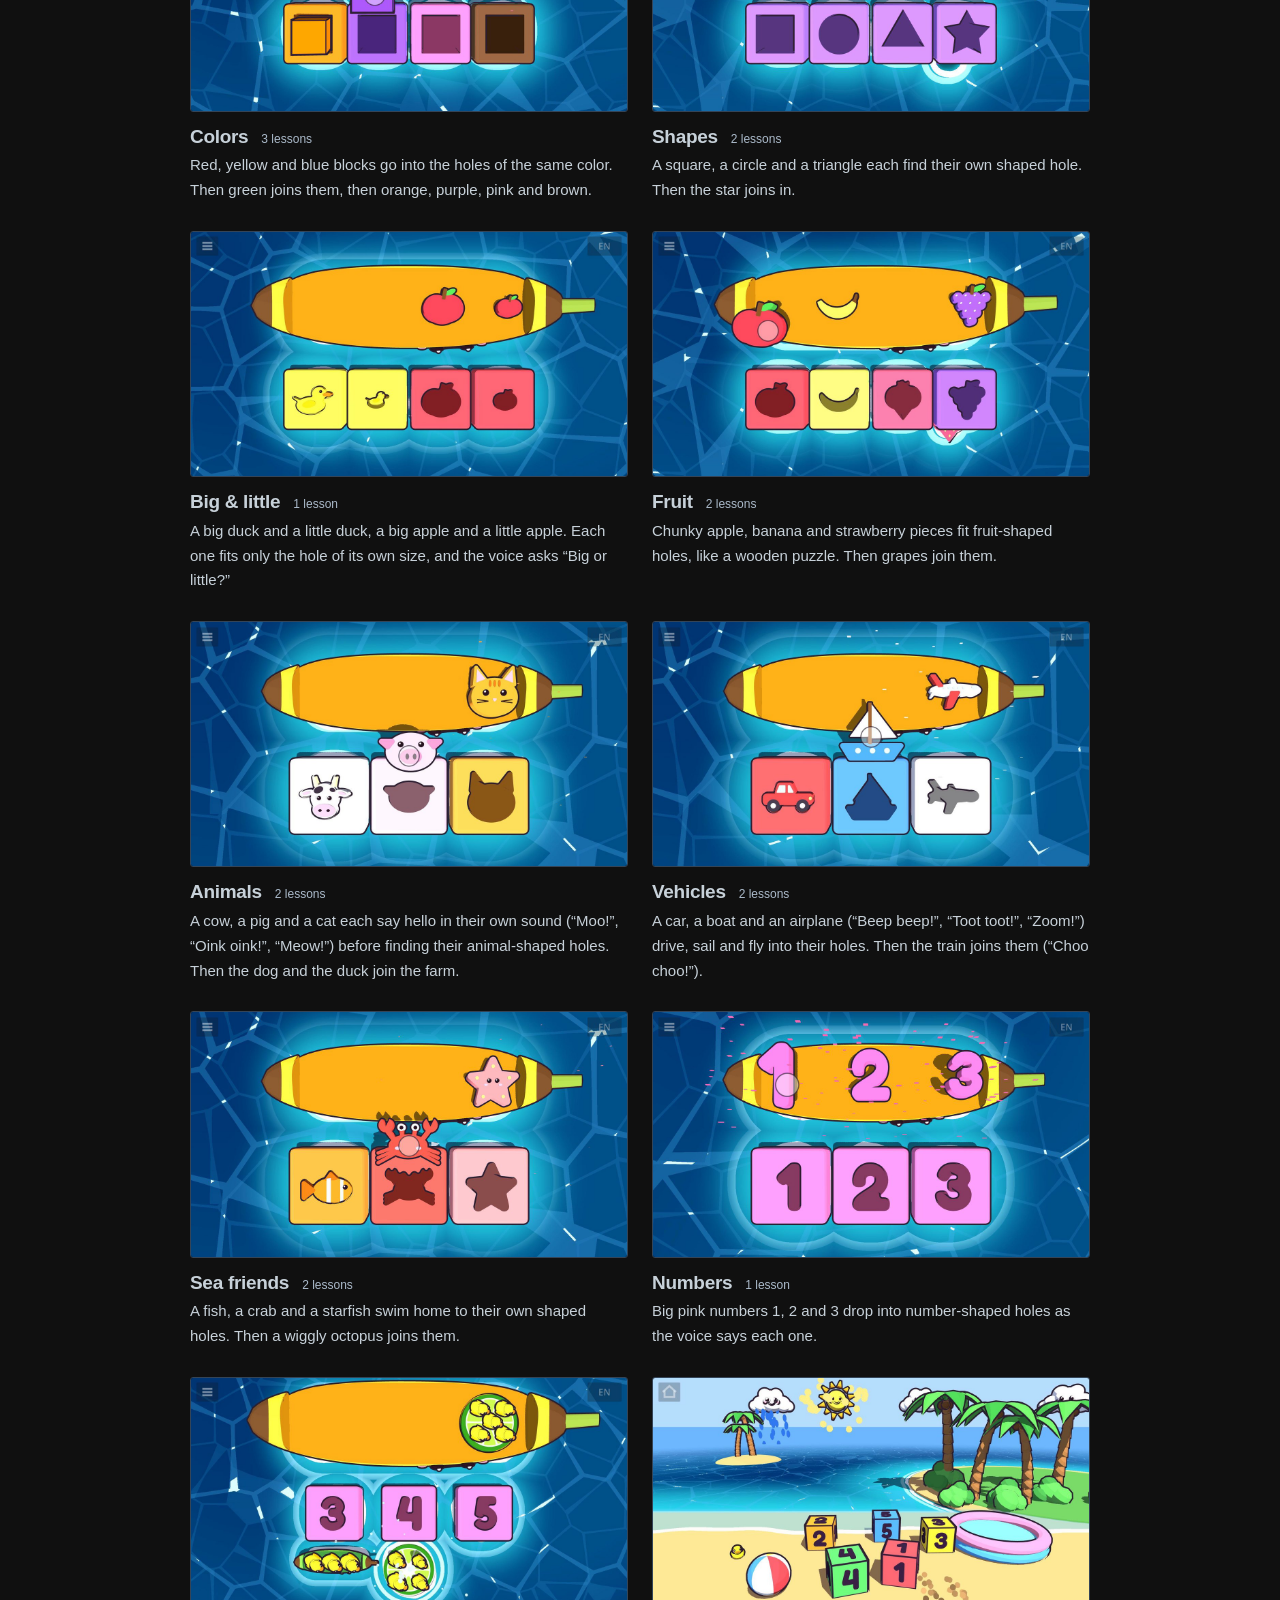
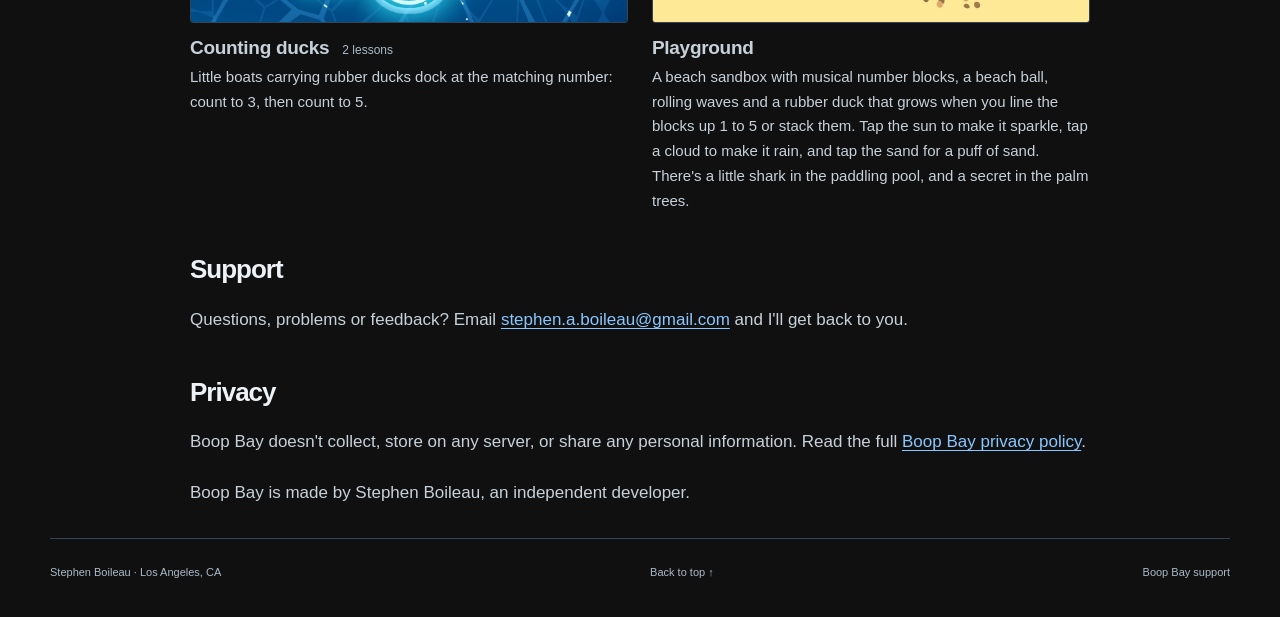
==== commit 1dc1caff: "Update Boop Bay page with 17 lessons, new-lessons clip and screenshots - New intro, fact list and "1" ====
--- a/boopbay/index.html
+++ b/boopbay/index.html
@@ -9,11 +9,11 @@
 <head>
 <meta charset="utf-8">
 <meta name="viewport" content="width=device-width,initial-scale=1">
-<title>Boop Bay | A free learning game for toddlers</title>
-<meta name="description" content="Boop Bay is a gentle learning game for toddlers: colors, shapes, fruit, numbers and counting ducks. Free, with no ads and no in-app purchases, and it works offline.">
-<meta property="og:title" content="Boop Bay | A free learning game for toddlers">
-<meta property="og:description" content="A gentle learning game for toddlers. Free, with no ads and no in-app purchases, and it works offline.">
-<meta property="og:image" content="https://stephenboileau.github.io/boopbay/media/screenshot-6-playground.jpg">
+<title>Boop Bay | A learning game for toddlers</title>
+<meta name="description" content="Boop Bay is a gentle learning game for toddlers: 17 lessons of colors, shapes, fruit, animals, vehicles, sea friends, big and little, numbers and counting, plus a beach Playground. No ads, no accounts, no tracking, and it works offline.">
+<meta property="og:title" content="Boop Bay | A learning game for toddlers">
+<meta property="og:description" content="A gentle learning game for toddlers, in English, Chinese and Spanish. No ads, no accounts, no tracking, and it works offline.">
+<meta property="og:image" content="https://stephenboileau.github.io/boopbay/media/screenshot-12-playground-sky.jpg">
 <meta name="color-scheme" content="dark">
 <link rel="stylesheet" href="../styles.css">
 <script src="../app.js" defer></script>
@@ -38,7 +38,7 @@
       <div>
         <span class="eyebrow">APP / IPHONE, IPAD &amp; ANDROID</span>
         <h1>Boop Bay</h1>
-        <p class="post-meta">A free learning game for toddlers, ages about 2&ndash;4</p>
+        <p class="post-meta">A learning game for toddlers, ages about 2&ndash;4</p>
         <div class="app-links">
           <span class="app-soon"><strong>Coming soon!</strong> to the App Store and Google Play</span>
           <a href="#support">Support &amp; privacy &darr;</a>
@@ -49,17 +49,20 @@
     <div class="post-body">
       <p>
         Boop Bay is a gentle little learning game for toddlers, made by a dad for his kid.
-        Little fingers drag toys off a cheerful banana boat and drop them
-        into the matching holes, while a friendly voice names each one in English, Chinese or
-        Spanish, and a little shark swims by to cheer after every round. It's free, with no ads
-        and no in-app purchases, and it works completely offline, for ages about 2&ndash;4.
+        Little fingers drag toys off a cheerful banana boat and drop them into the matching
+        holes: colors, shapes, fruit, animals, vehicles, sea friends, big and little, numbers
+        and counting. A friendly voice names every one in English, Chinese or Spanish, and a
+        little shark swims by to cheer after every round. When it's time to just play, there's
+        a beach Playground full of things to tap. No ads, no accounts, no tracking, and it works
+        completely offline. For ages about 2&ndash;4.
       </p>
 
       <ul>
-        <li>Free, with no ads and no in-app purchases</li>
+        <li>17 lessons and a beach Playground</li>
+        <li>No ads, no accounts and no tracking</li>
         <li>Works fully offline</li>
         <li>English, Chinese and Spanish</li>
-        <li>No accounts, no chat and no social media links</li>
+        <li>No chat and no social media links</li>
         <li>Collects no personal information</li>
       </ul>
 
@@ -70,6 +73,19 @@
           Your browser can't play this video. You can <a href="media/boopbay-gameplay.mp4">download it</a> instead.
         </video>
         <figcaption>27 seconds of the game's demo mode, with sound: colors, the little shark, fruit, counting ducks and the Playground. The white dot stands in for a finger.</figcaption>
+      </figure>
+
+      <h2>New lessons</h2>
+      <p>
+        Animals that say hello in their own sounds, vehicles, sea friends, big and little, and
+        four new colors, plus a Playground sky you can tap.
+      </p>
+      <figure class="app-video">
+        <video controls playsinline preload="none" poster="media/boopbay-new-lessons-poster.jpg" width="1280" height="720" aria-label="Boop Bay's new lessons: animals, vehicles, new colors, big and little, sea friends and the Playground">
+          <source src="media/boopbay-new-lessons.mp4" type="video/mp4">
+          Your browser can't play this video. You can <a href="media/boopbay-new-lessons.mp4">download it</a> instead.
+        </video>
+        <figcaption>30 seconds, with sound: &ldquo;Cow! Moo!&rdquo;, &ldquo;Pig! Oink oink!&rdquo; and &ldquo;Cat! Meow!&rdquo;, then vehicles, new colors, big and little, sea friends, and the sun and a raining cloud in the Playground.</figcaption>
       </figure>
 
       <h2>Speaks three languages</h2>
@@ -90,37 +106,62 @@
         </figcaption>
       </figure>
 
-      <h2>Six ways to play</h2>
+      <h2>17 lessons and a playground</h2>
+      <p>
+        The toys ride in on a banana boat. Tapping one makes the voice name it. Then the holes rise
+        out of the water and the voice asks to match them. A toy dropped in the wrong hole just
+        floats back to the boat, with no failure sound and no scores.
+      </p>
       <ul class="mode-grid">
         <li>
-          <img src="media/screenshot-1-colors.jpg" alt="A red block being dragged from the banana boat to the red hole, with yellow, blue and green holes beside it" loading="lazy" width="1280" height="720">
-          <h3>Colors</h3>
-          <p>Red, yellow, blue and green blocks go into the holes of the same color.</p>
+          <img src="media/screenshot-7-new-colors.jpg" alt="A purple block dropping into its purple hole, with orange already home and pink and brown blocks still on the banana boat" loading="lazy" width="1280" height="720">
+          <h3>Colors <span class="lesson-count">3 lessons</span></h3>
+          <p>Red, yellow and blue blocks go into the holes of the same color. Then green joins them, then orange, purple, pink and brown.</p>
         </li>
         <li>
           <img src="media/screenshot-2-shapes.jpg" alt="A square, circle, triangle and star on the banana boat above their matching shaped holes" loading="lazy" width="1280" height="720">
-          <h3>Shapes</h3>
-          <p>A square, circle, triangle and star each find their own shaped hole.</p>
+          <h3>Shapes <span class="lesson-count">2 lessons</span></h3>
+          <p>A square, a circle and a triangle each find their own shaped hole. Then the star joins in.</p>
+        </li>
+        <li>
+          <img src="media/screenshot-8-big-and-little.jpg" alt="A big duck and a little duck in their own-sized holes, with a big and a little apple waiting on the banana boat" loading="lazy" width="1280" height="720">
+          <h3>Big &amp; little <span class="lesson-count">1 lesson</span></h3>
+          <p>A big duck and a little duck, a big apple and a little apple. Each one fits only the hole of its own size, and the voice asks &ldquo;Big or little?&rdquo;</p>
         </li>
         <li>
           <img src="media/screenshot-3-fruit.jpg" alt="An apple on its way to an apple-shaped hole, with other fruit-shaped holes beside it" loading="lazy" width="1280" height="720">
-          <h3>Fruit</h3>
-          <p>Chunky apple, banana, strawberry and grape pieces fit fruit-shaped holes, like a wooden puzzle.</p>
+          <h3>Fruit <span class="lesson-count">2 lessons</span></h3>
+          <p>Chunky apple, banana and strawberry pieces fit fruit-shaped holes, like a wooden puzzle. Then grapes join them.</p>
+        </li>
+        <li>
+          <img src="media/screenshot-9-animals.jpg" alt="A cow in its hole, a pig dropping into the pig-shaped hole, and a cat waiting on the banana boat" loading="lazy" width="1280" height="720">
+          <h3>Animals <span class="lesson-count">2 lessons</span></h3>
+          <p>A cow, a pig and a cat each say hello in their own sound (&ldquo;Moo!&rdquo;, &ldquo;Oink oink!&rdquo;, &ldquo;Meow!&rdquo;) before finding their animal-shaped holes. Then the dog and the duck join the farm.</p>
+        </li>
+        <li>
+          <img src="media/screenshot-10-vehicles.jpg" alt="A car in its hole, a sailboat on its way to the boat-shaped hole, and an airplane waiting" loading="lazy" width="1280" height="720">
+          <h3>Vehicles <span class="lesson-count">2 lessons</span></h3>
+          <p>A car, a boat and an airplane (&ldquo;Beep beep!&rdquo;, &ldquo;Toot toot!&rdquo;, &ldquo;Zoom!&rdquo;) drive, sail and fly into their holes. Then the train joins them (&ldquo;Choo choo!&rdquo;).</p>
+        </li>
+        <li>
+          <img src="media/screenshot-11-sea-friends.jpg" alt="A fish in its hole, a crab dropping into the crab-shaped hole, and a starfish waiting" loading="lazy" width="1280" height="720">
+          <h3>Sea friends <span class="lesson-count">2 lessons</span></h3>
+          <p>A fish, a crab and a starfish swim home to their own shaped holes. Then a wiggly octopus joins them.</p>
         </li>
         <li>
           <img src="media/screenshot-4-numbers.jpg" alt="Pink numbers 1, 2 and 3 on the banana boat above number-shaped holes" loading="lazy" width="1280" height="720">
-          <h3>Numbers</h3>
+          <h3>Numbers <span class="lesson-count">1 lesson</span></h3>
           <p>Big pink numbers 1, 2 and 3 drop into number-shaped holes as the voice says each one.</p>
         </li>
         <li>
           <img src="media/screenshot-5-counting-ducks.jpg" alt="Boats carrying three, four and five rubber ducks docking at their matching numbers" loading="lazy" width="1280" height="720">
-          <h3>Counting ducks</h3>
-          <p>Little boats carrying one to five rubber ducks dock at the matching number: count to 3, then count to 5.</p>
+          <h3>Counting ducks <span class="lesson-count">2 lessons</span></h3>
+          <p>Little boats carrying rubber ducks dock at the matching number: count to 3, then count to 5.</p>
         </li>
         <li>
-          <img src="media/screenshot-6-playground.jpg" alt="A sunny beach with number blocks 1 to 5 lined up, a beach ball, a rubber duck, and a little shark waving from a paddling pool" loading="lazy" width="1280" height="720">
+          <img src="media/screenshot-12-playground-sky.jpg" alt="The beach Playground: a sparkling sun, a raining cloud, number blocks, a beach ball, a rubber duck and a puff of sand" loading="lazy" width="1280" height="720">
           <h3>Playground</h3>
-          <p>A beach sandbox with musical number blocks, a beach ball, gentle waves and a rubber duck that grows when you line the blocks up 1 to 5 or stack them. There's also a little shark in the paddling pool, and a secret hidden in the palm trees.</p>
+          <p>A beach sandbox with musical number blocks, a beach ball, rolling waves and a rubber duck that grows when you line the blocks up 1 to 5 or stack them. Tap the sun to make it sparkle, tap a cloud to make it rain, and tap the sand for a puff of sand. There's a little shark in the paddling pool, and a secret in the palm trees.</p>
         </li>
       </ul>
 
--- a/styles.css
+++ b/styles.css
@@ -164,3 +164,4 @@
 /* Five nav items: keep each on one line, and tighten up on the smallest phones */
 nav a{white-space:nowrap}
 @media(max-width:359px){nav{gap:10px;font-size:12px}}
+.mode-grid h3 .lesson-count{margin-left:8px;font-size:12px;font-weight:400;letter-spacing:0;color:var(--muted);white-space:nowrap}
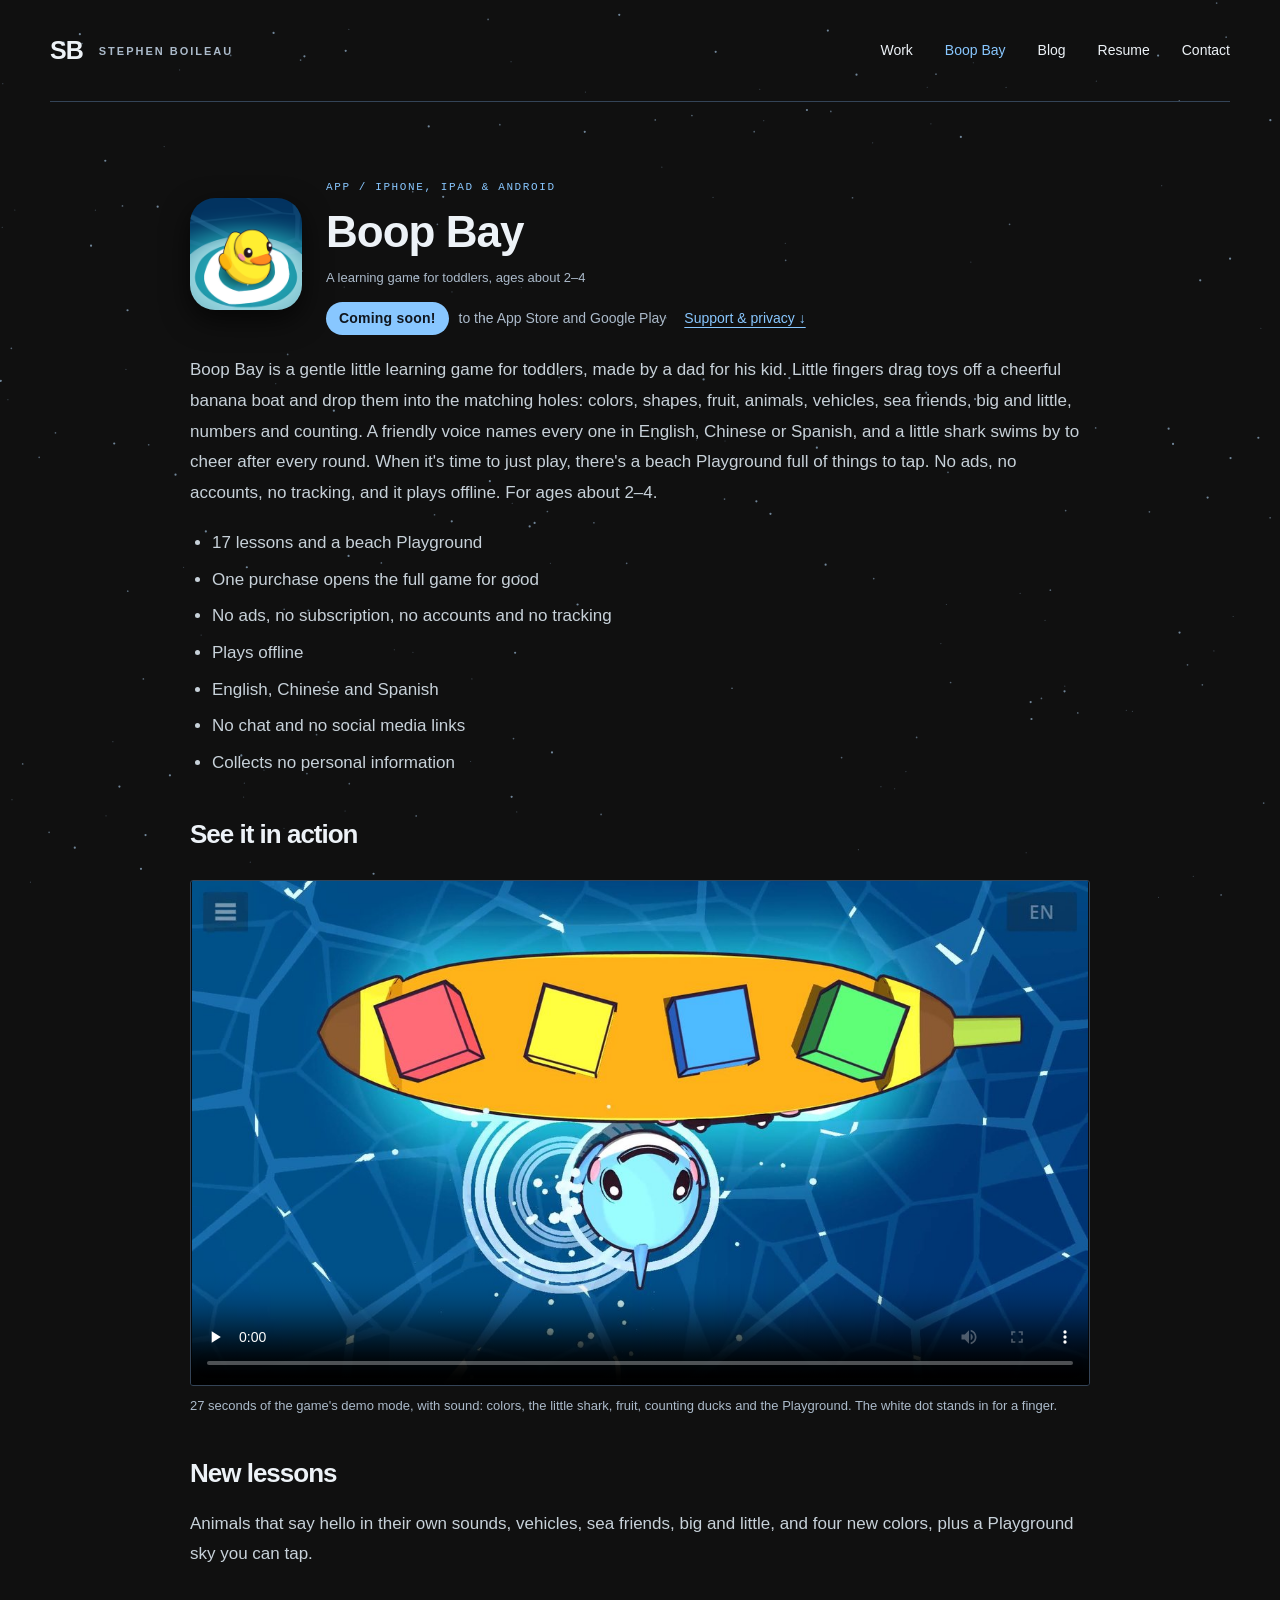
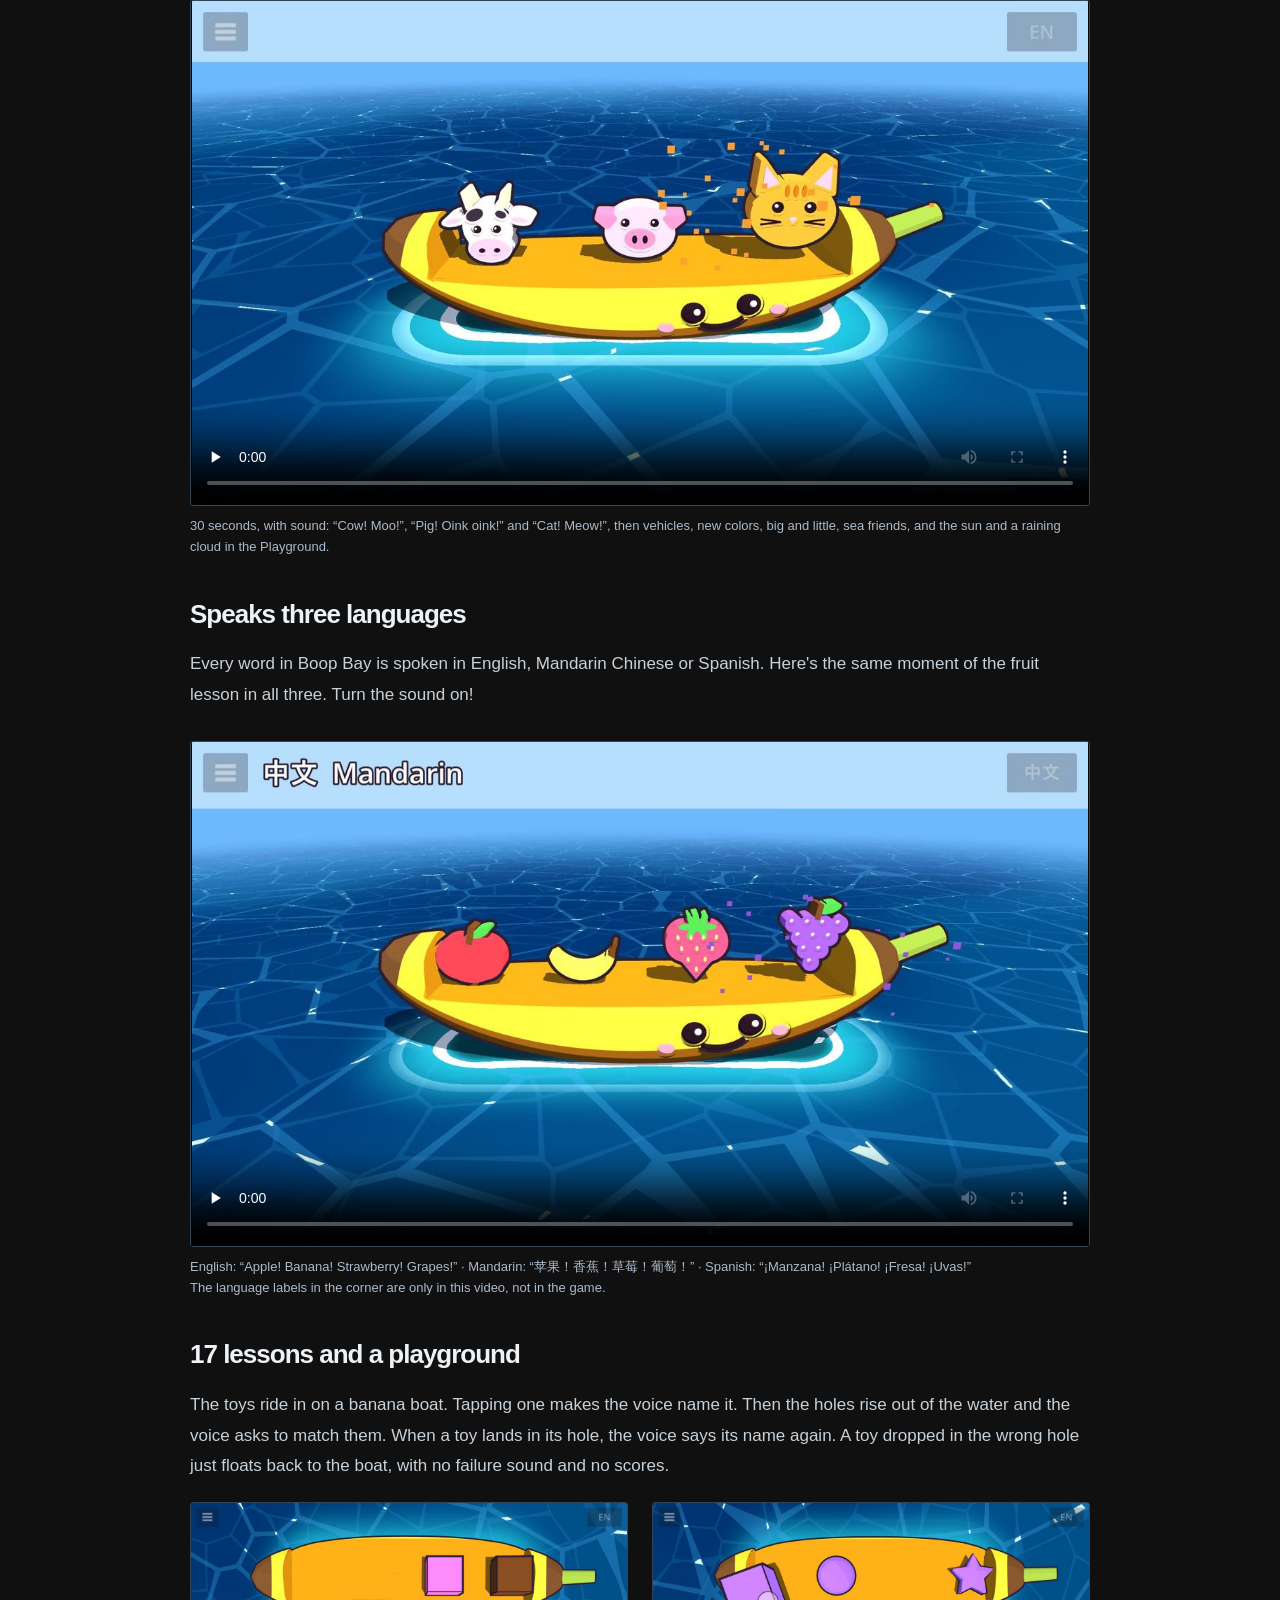
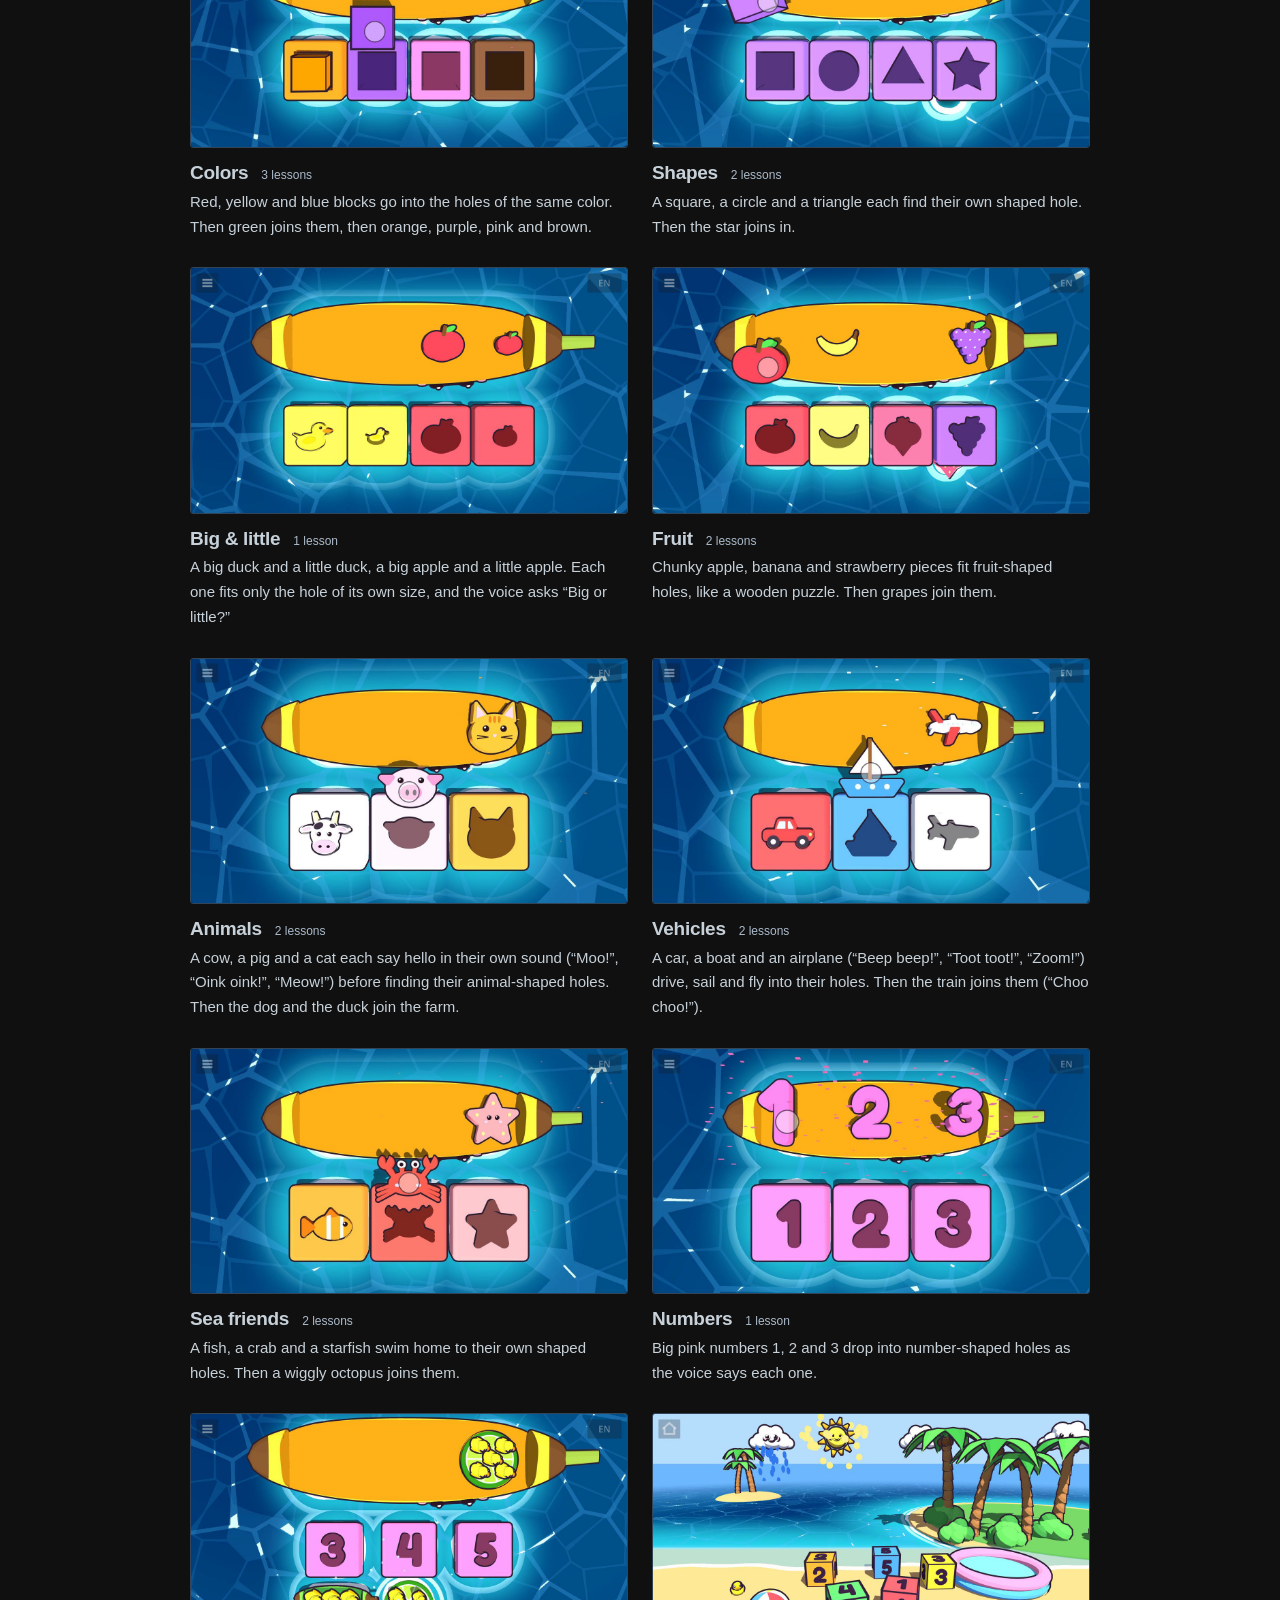
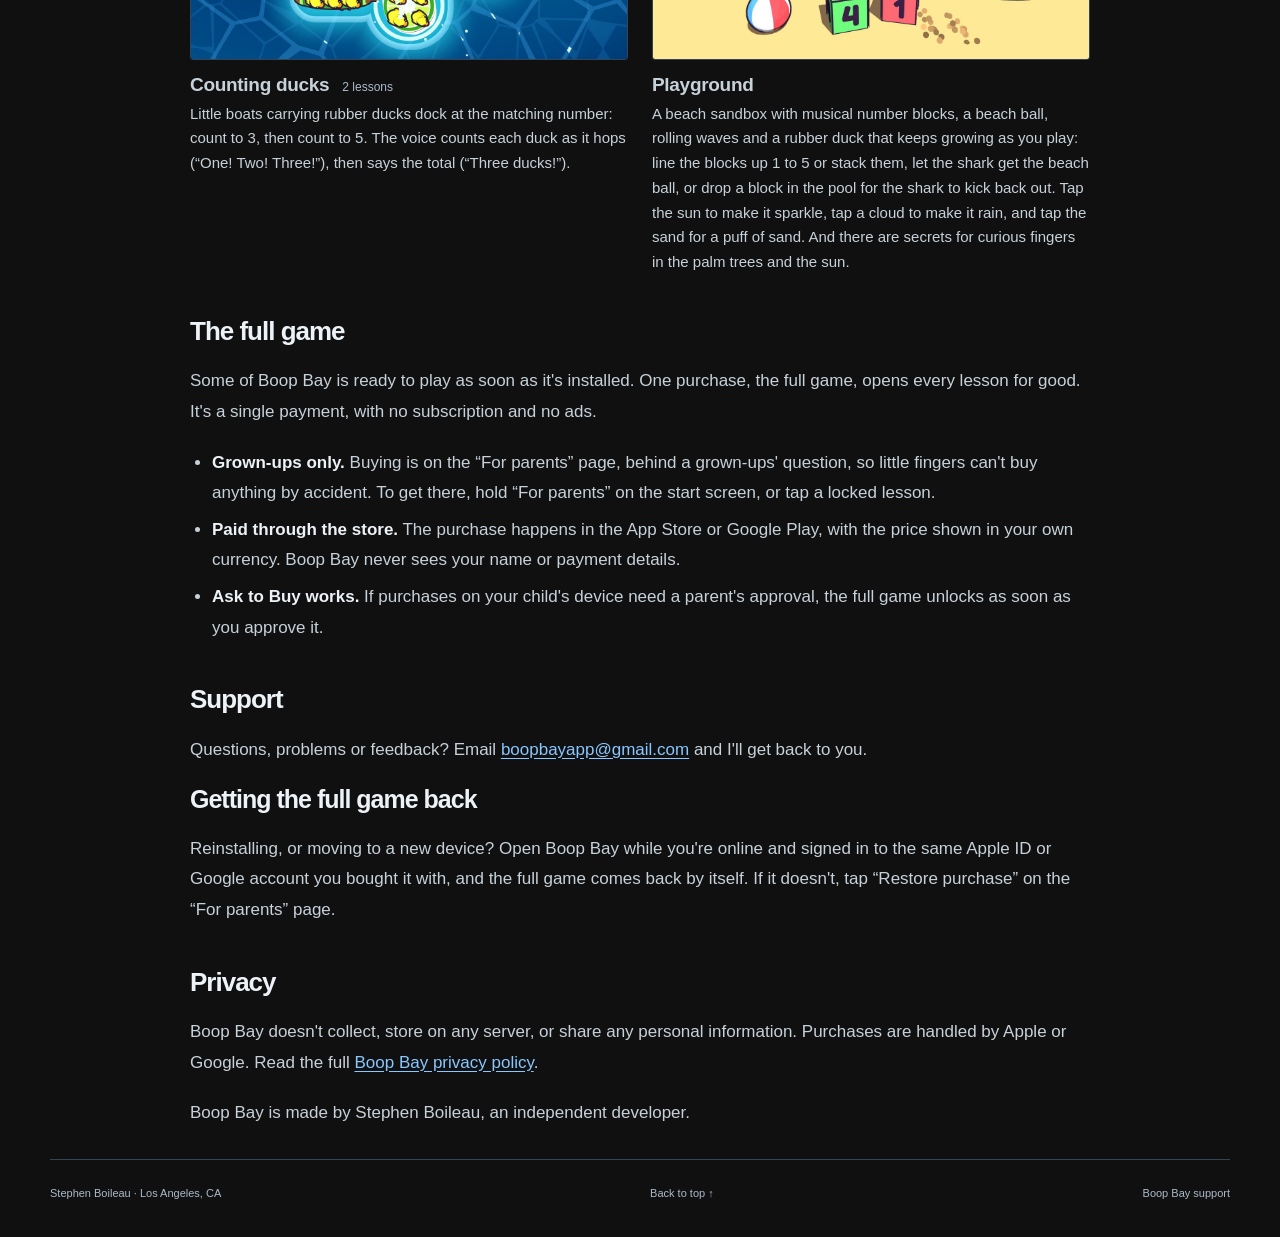
==== commit 619a844b: "Add Boop Bay full-game purchase info, Boop Bay contact email, and Jira/Agile on resume - Boop Bay pr" ====
--- a/boopbay/index.html
+++ b/boopbay/index.html
@@ -10,9 +10,9 @@
 <meta charset="utf-8">
 <meta name="viewport" content="width=device-width,initial-scale=1">
 <title>Boop Bay | A learning game for toddlers</title>
-<meta name="description" content="Boop Bay is a gentle learning game for toddlers: 17 lessons of colors, shapes, fruit, animals, vehicles, sea friends, big and little, numbers and counting, plus a beach Playground. No ads, no accounts, no tracking, and it works offline.">
+<meta name="description" content="Boop Bay is a gentle learning game for toddlers: 17 lessons of colors, shapes, fruit, animals, vehicles, sea friends, big and little, numbers and counting, plus a beach Playground. No ads, no accounts, no tracking, and it plays offline.">
 <meta property="og:title" content="Boop Bay | A learning game for toddlers">
-<meta property="og:description" content="A gentle learning game for toddlers, in English, Chinese and Spanish. No ads, no accounts, no tracking, and it works offline.">
+<meta property="og:description" content="A gentle learning game for toddlers, in English, Chinese and Spanish. No ads, no accounts, no tracking, and it plays offline.">
 <meta property="og:image" content="https://stephenboileau.github.io/boopbay/media/screenshot-12-playground-sky.jpg">
 <meta name="color-scheme" content="dark">
 <link rel="stylesheet" href="../styles.css">
@@ -53,14 +53,15 @@
         holes: colors, shapes, fruit, animals, vehicles, sea friends, big and little, numbers
         and counting. A friendly voice names every one in English, Chinese or Spanish, and a
         little shark swims by to cheer after every round. When it's time to just play, there's
-        a beach Playground full of things to tap. No ads, no accounts, no tracking, and it works
-        completely offline. For ages about 2&ndash;4.
+        a beach Playground full of things to tap. No ads, no accounts, no tracking, and it plays
+        offline. For ages about 2&ndash;4.
       </p>
 
       <ul>
         <li>17 lessons and a beach Playground</li>
-        <li>No ads, no accounts and no tracking</li>
-        <li>Works fully offline</li>
+        <li>One purchase opens the full game for good</li>
+        <li>No ads, no subscription, no accounts and no tracking</li>
+        <li>Plays offline</li>
         <li>English, Chinese and Spanish</li>
         <li>No chat and no social media links</li>
         <li>Collects no personal information</li>
@@ -109,8 +110,9 @@
       <h2>17 lessons and a playground</h2>
       <p>
         The toys ride in on a banana boat. Tapping one makes the voice name it. Then the holes rise
-        out of the water and the voice asks to match them. A toy dropped in the wrong hole just
-        floats back to the boat, with no failure sound and no scores.
+        out of the water and the voice asks to match them. When a toy lands in its hole, the voice
+        says its name again. A toy dropped in the wrong hole just floats back to the boat, with no
+        failure sound and no scores.
       </p>
       <ul class="mode-grid">
         <li>
@@ -156,25 +158,55 @@
         <li>
           <img src="media/screenshot-5-counting-ducks.jpg" alt="Boats carrying three, four and five rubber ducks docking at their matching numbers" loading="lazy" width="1280" height="720">
           <h3>Counting ducks <span class="lesson-count">2 lessons</span></h3>
-          <p>Little boats carrying rubber ducks dock at the matching number: count to 3, then count to 5.</p>
+          <p>Little boats carrying rubber ducks dock at the matching number: count to 3, then count to 5. The voice counts each duck as it hops (&ldquo;One! Two! Three!&rdquo;), then says the total (&ldquo;Three ducks!&rdquo;).</p>
         </li>
         <li>
           <img src="media/screenshot-12-playground-sky.jpg" alt="The beach Playground: a sparkling sun, a raining cloud, number blocks, a beach ball, a rubber duck and a puff of sand" loading="lazy" width="1280" height="720">
           <h3>Playground</h3>
-          <p>A beach sandbox with musical number blocks, a beach ball, rolling waves and a rubber duck that grows when you line the blocks up 1 to 5 or stack them. Tap the sun to make it sparkle, tap a cloud to make it rain, and tap the sand for a puff of sand. There's a little shark in the paddling pool, and a secret in the palm trees.</p>
+          <p>A beach sandbox with musical number blocks, a beach ball, rolling waves and a rubber duck that keeps growing as you play: line the blocks up 1 to 5 or stack them, let the shark get the beach ball, or drop a block in the pool for the shark to kick back out. Tap the sun to make it sparkle, tap a cloud to make it rain, and tap the sand for a puff of sand. And there are secrets for curious fingers in the palm trees and the sun.</p>
         </li>
       </ul>
 
+      <h2 id="full-game">The full game</h2>
+      <p>
+        Some of Boop Bay is ready to play as soon as it's installed. One purchase, the full game,
+        opens every lesson for good. It's a single payment, with no subscription and no ads.
+      </p>
+      <ul>
+        <li>
+          <strong>Grown-ups only.</strong> Buying is on the &ldquo;For parents&rdquo; page, behind a
+          grown-ups' question, so little fingers can't buy anything by accident. To get there,
+          hold &ldquo;For parents&rdquo; on the start screen, or tap a locked lesson.
+        </li>
+        <li>
+          <strong>Paid through the store.</strong> The purchase happens in the App Store or Google
+          Play, with the price shown in your own currency. Boop Bay never sees your name or
+          payment details.
+        </li>
+        <li>
+          <strong>Ask to Buy works.</strong> If purchases on your child's device need a parent's
+          approval, the full game unlocks as soon as you approve it.
+        </li>
+      </ul>
+
       <h2 id="support">Support</h2>
       <p>
-        Questions, problems or feedback? Email <a href="mailto:stephen.a.boileau@gmail.com">stephen.a.boileau@gmail.com</a>
+        Questions, problems or feedback? Email <a href="mailto:boopbayapp@gmail.com">boopbayapp@gmail.com</a>
         and I'll get back to you.
       </p>
+      <h3>Getting the full game back</h3>
+      <p>
+        Reinstalling, or moving to a new device? Open Boop Bay while you're online and signed in
+        to the same Apple ID or Google account you bought it with, and the full game comes back
+        by itself. If it doesn't, tap &ldquo;Restore purchase&rdquo; on the &ldquo;For
+        parents&rdquo; page.
+      </p>
 
       <h2>Privacy</h2>
       <p>
         Boop Bay doesn't collect, store on any server, or share any personal information.
-        Read the full <a href="privacy/">Boop Bay privacy policy</a>.
+        Purchases are handled by Apple or Google. Read the full
+        <a href="privacy/">Boop Bay privacy policy</a>.
       </p>
 
       <p class="post-meta">Boop Bay is made by Stephen Boileau, an independent developer.</p>
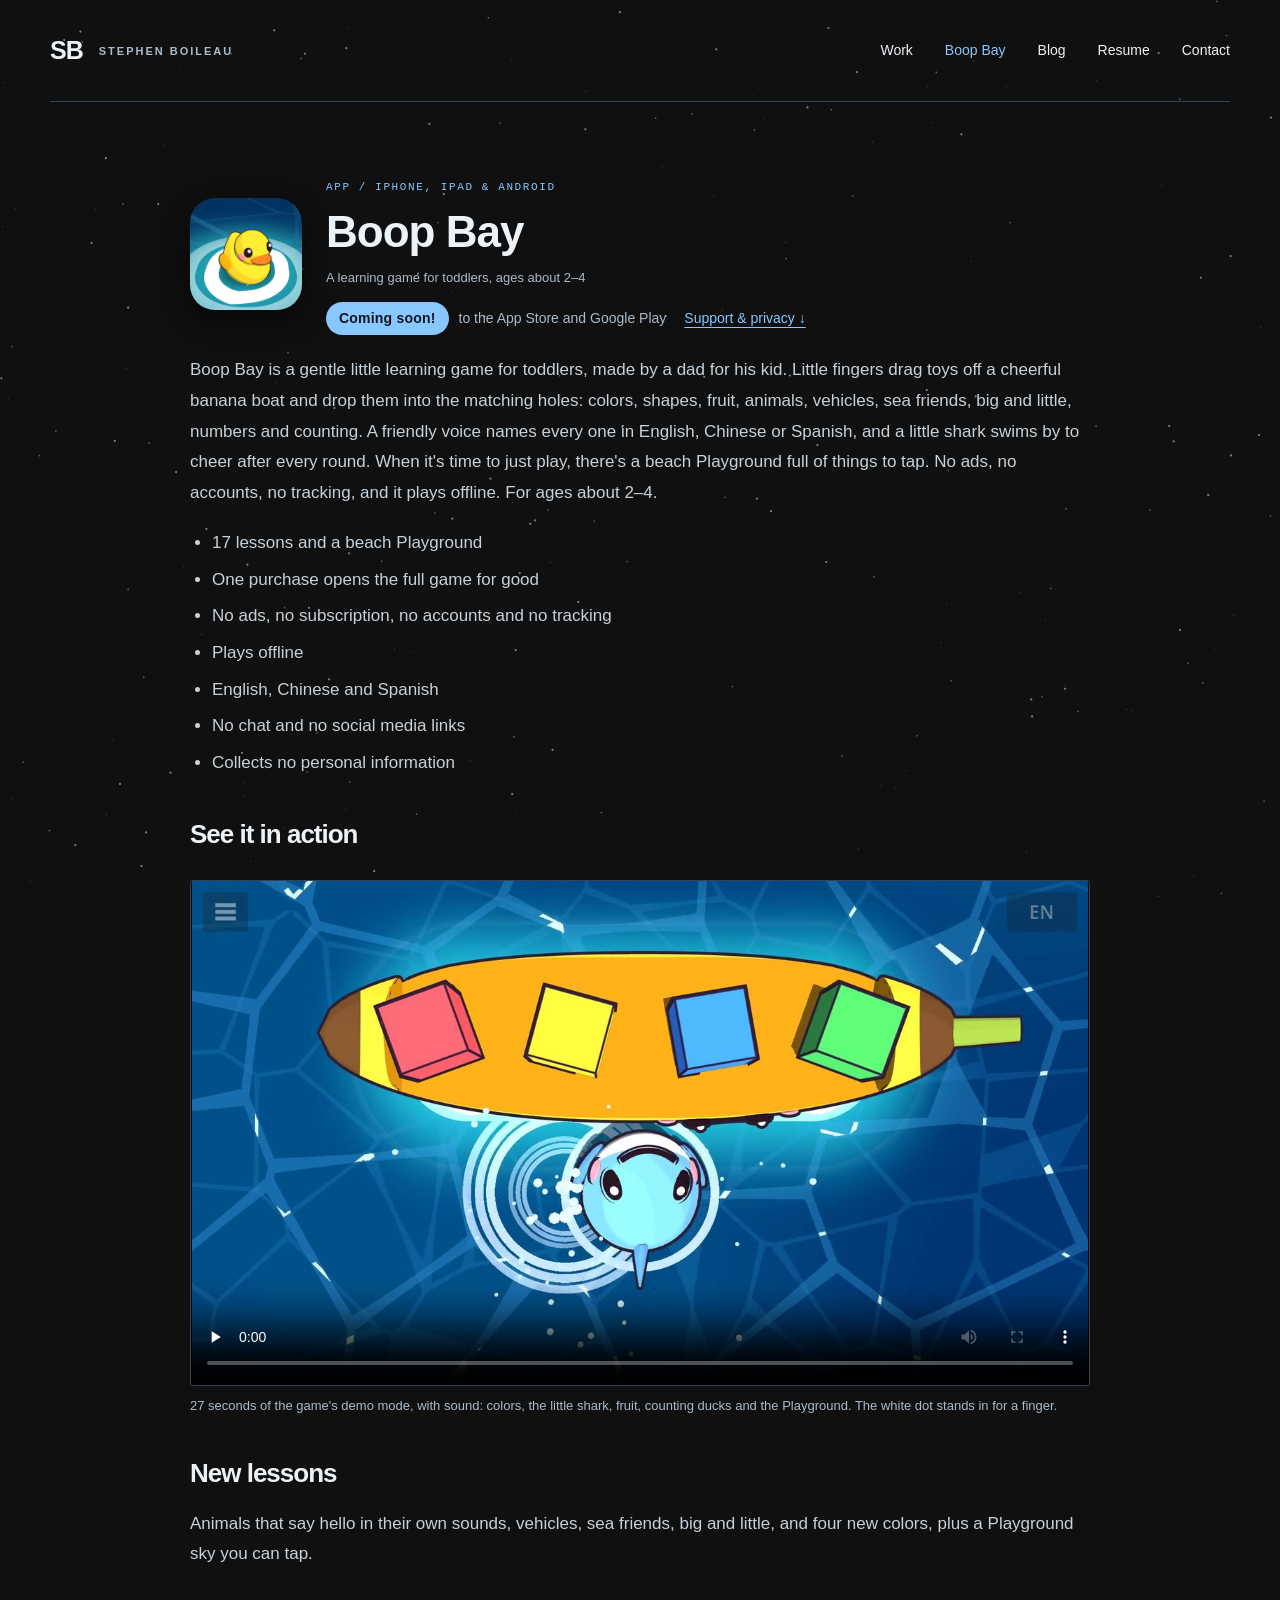
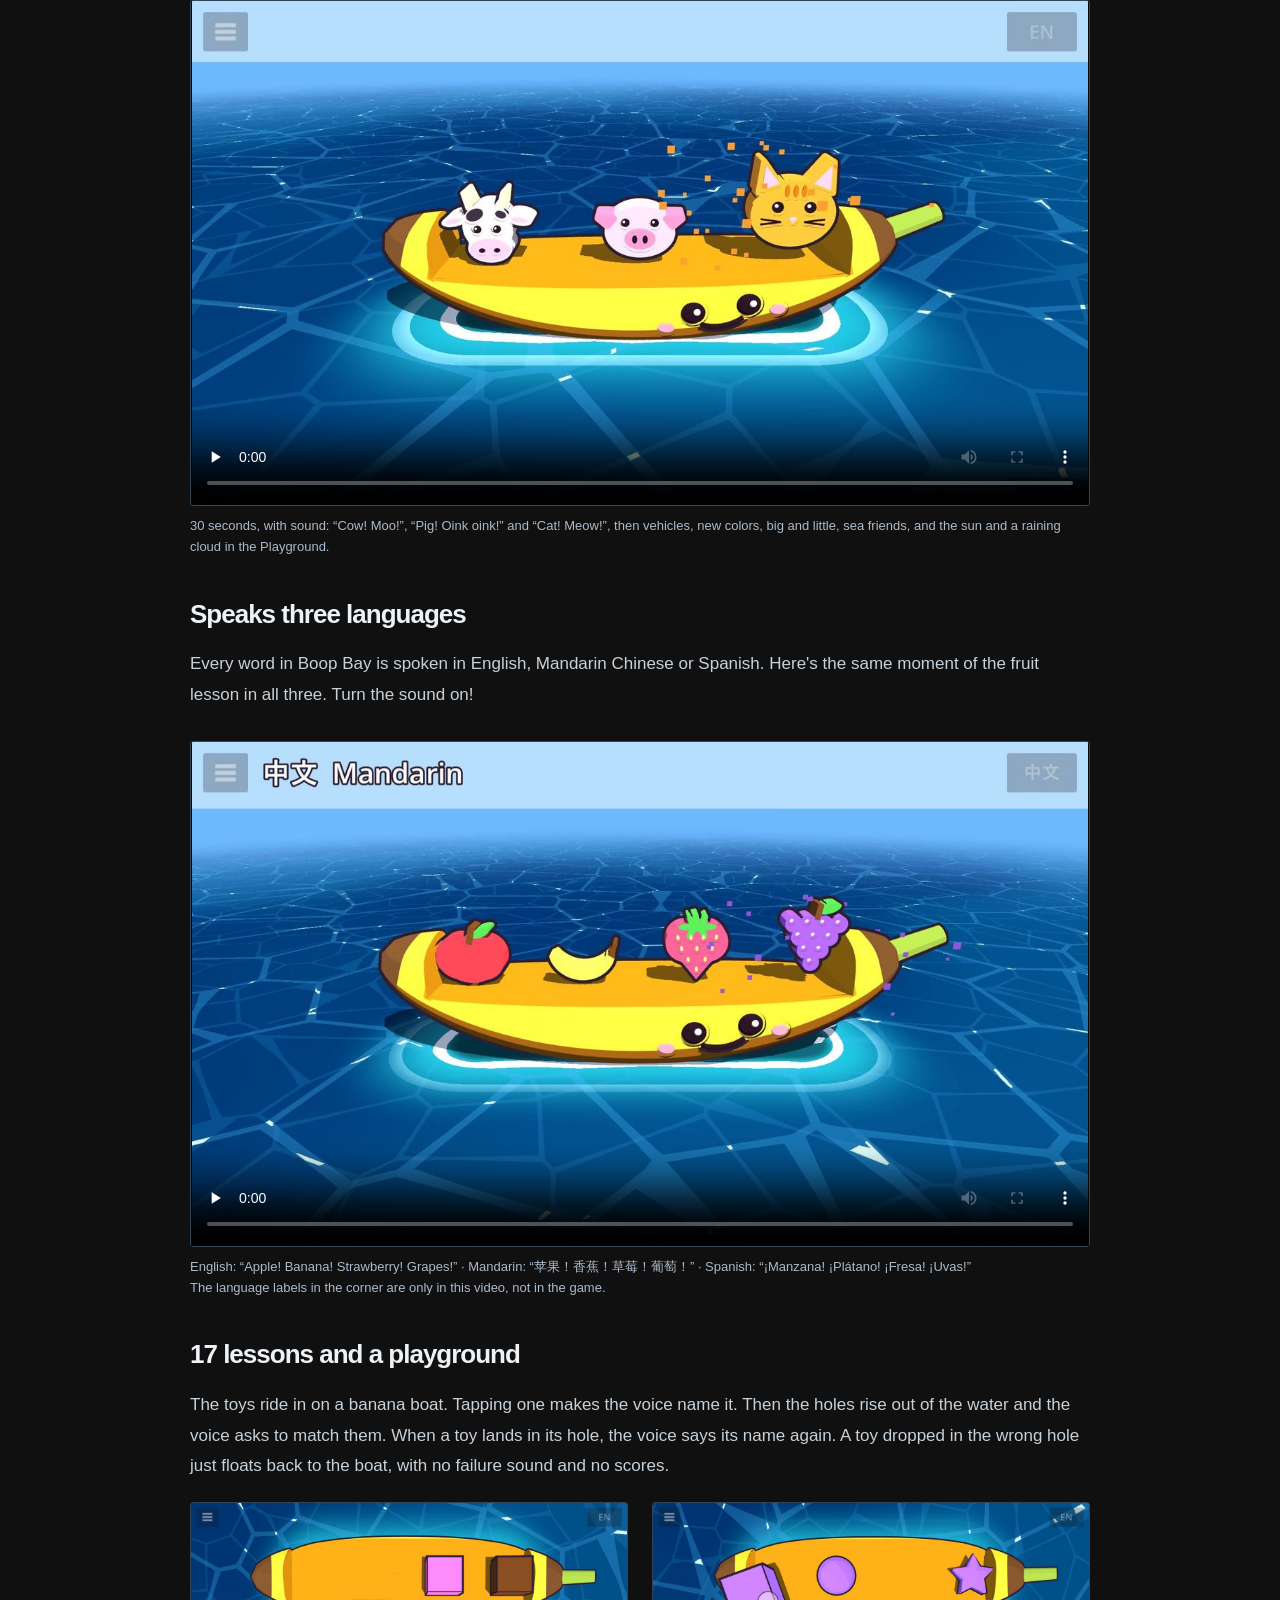
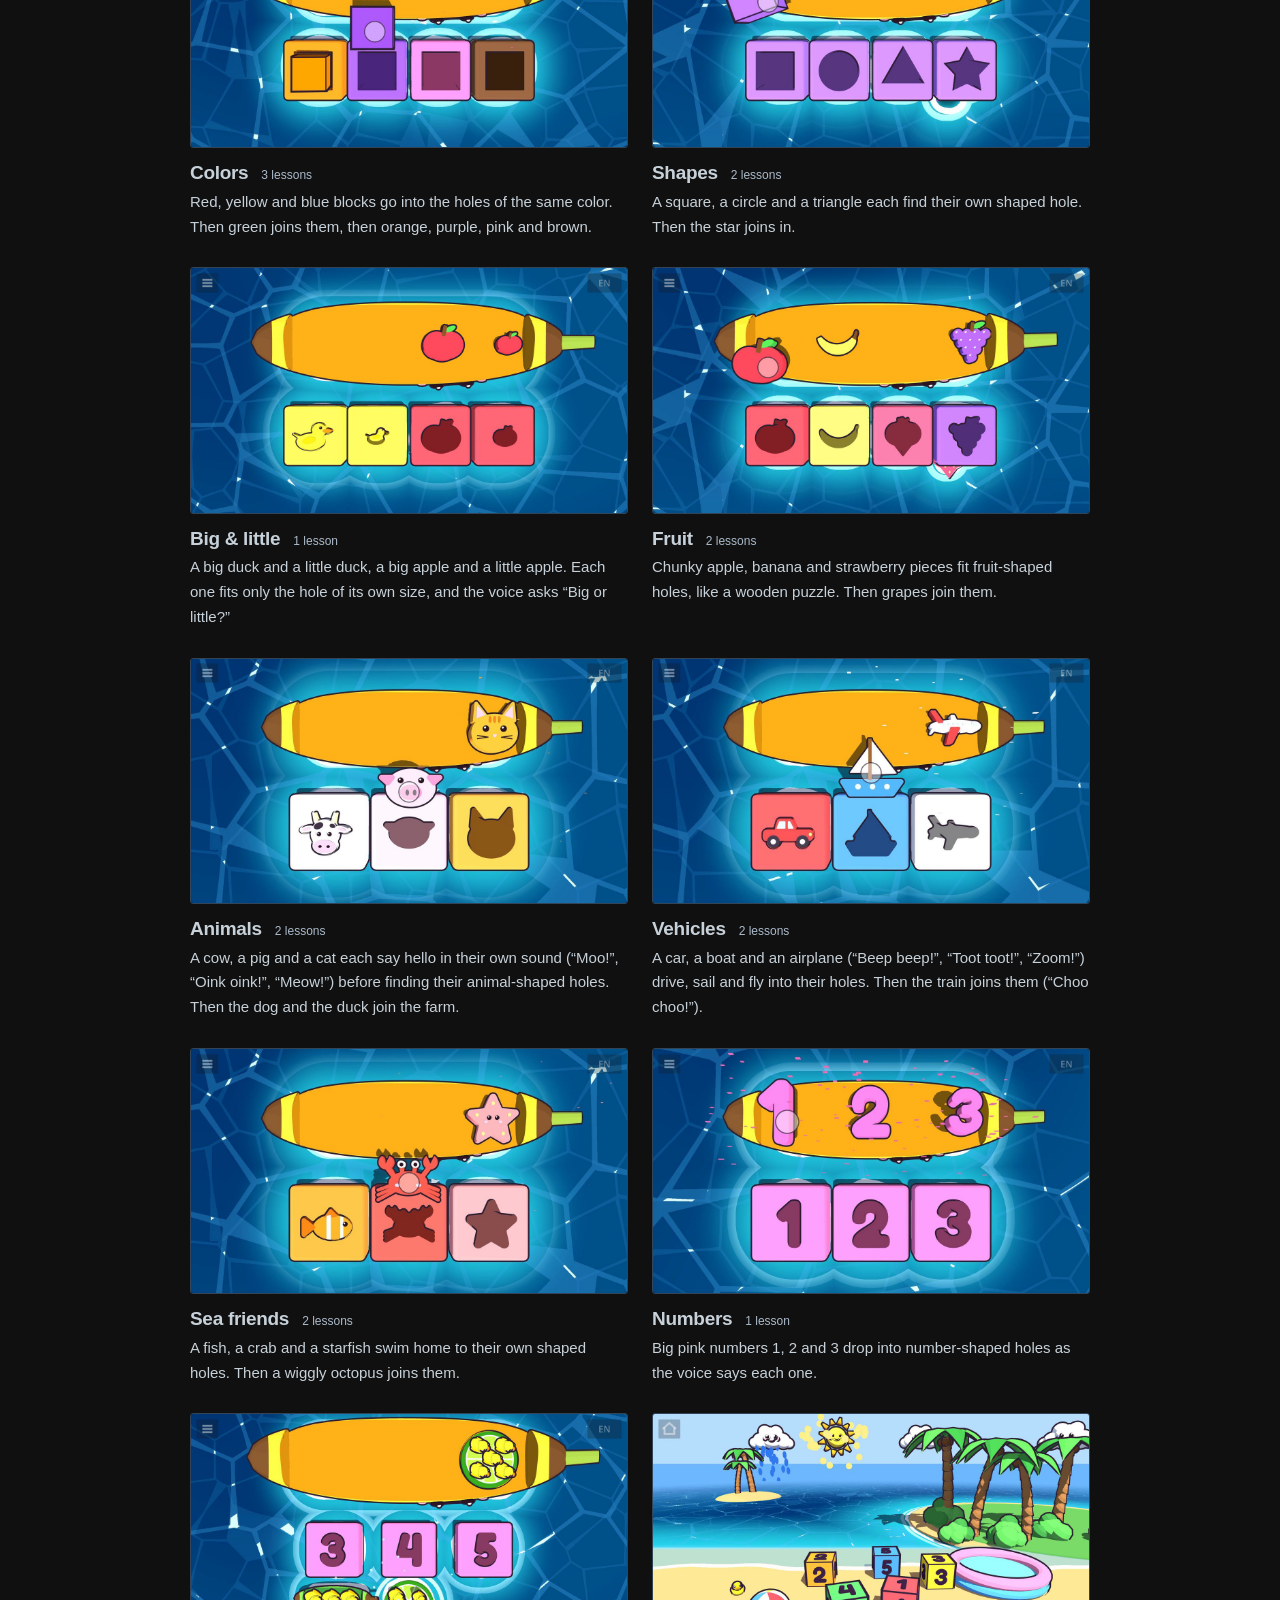
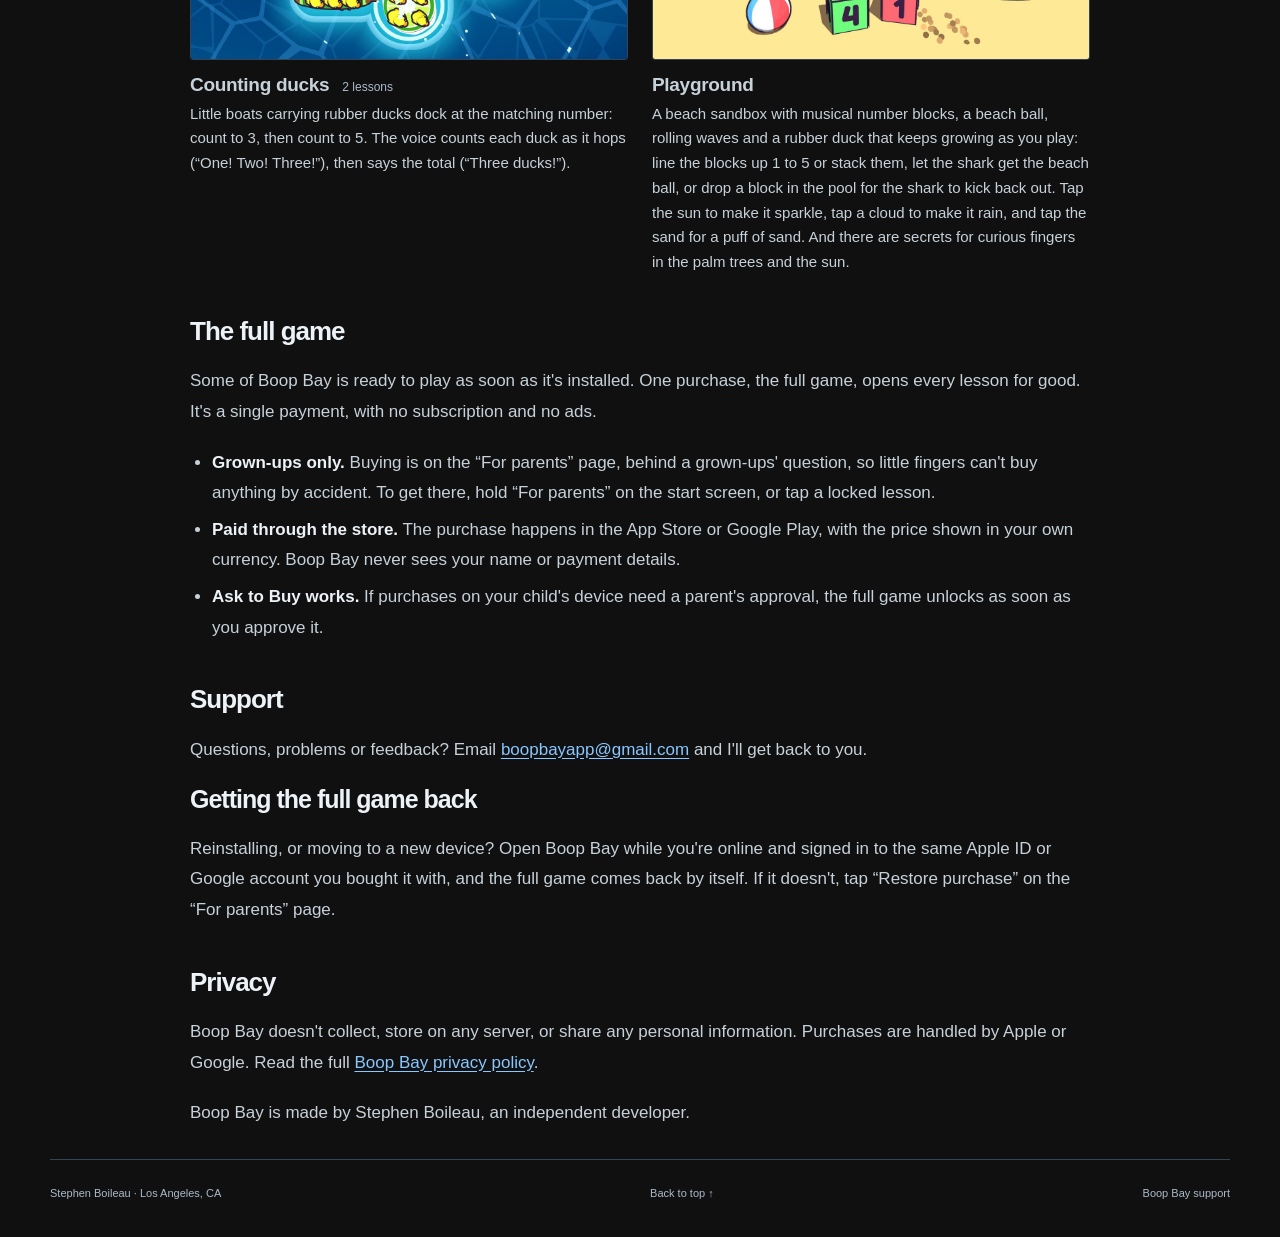
==== commit e203ad72: "Add Boop Bay duck as the site's tab and home-screen icon favicon.ico (16/32/48), icon-192.png and ap" ====
--- a/boopbay/index.html
+++ b/boopbay/index.html
@@ -15,6 +15,7 @@
 <meta property="og:description" content="A gentle learning game for toddlers, in English, Chinese and Spanish. No ads, no accounts, no tracking, and it plays offline.">
 <meta property="og:image" content="https://stephenboileau.github.io/boopbay/media/screenshot-12-playground-sky.jpg">
 <meta name="color-scheme" content="dark">
+<link rel="icon" href="../favicon.ico" sizes="16x16 32x32 48x48"><link rel="icon" type="image/png" href="../icon-192.png" sizes="192x192"><link rel="apple-touch-icon" href="../apple-touch-icon.png">
 <link rel="stylesheet" href="../styles.css">
 <script src="../app.js" defer></script>
 </head>
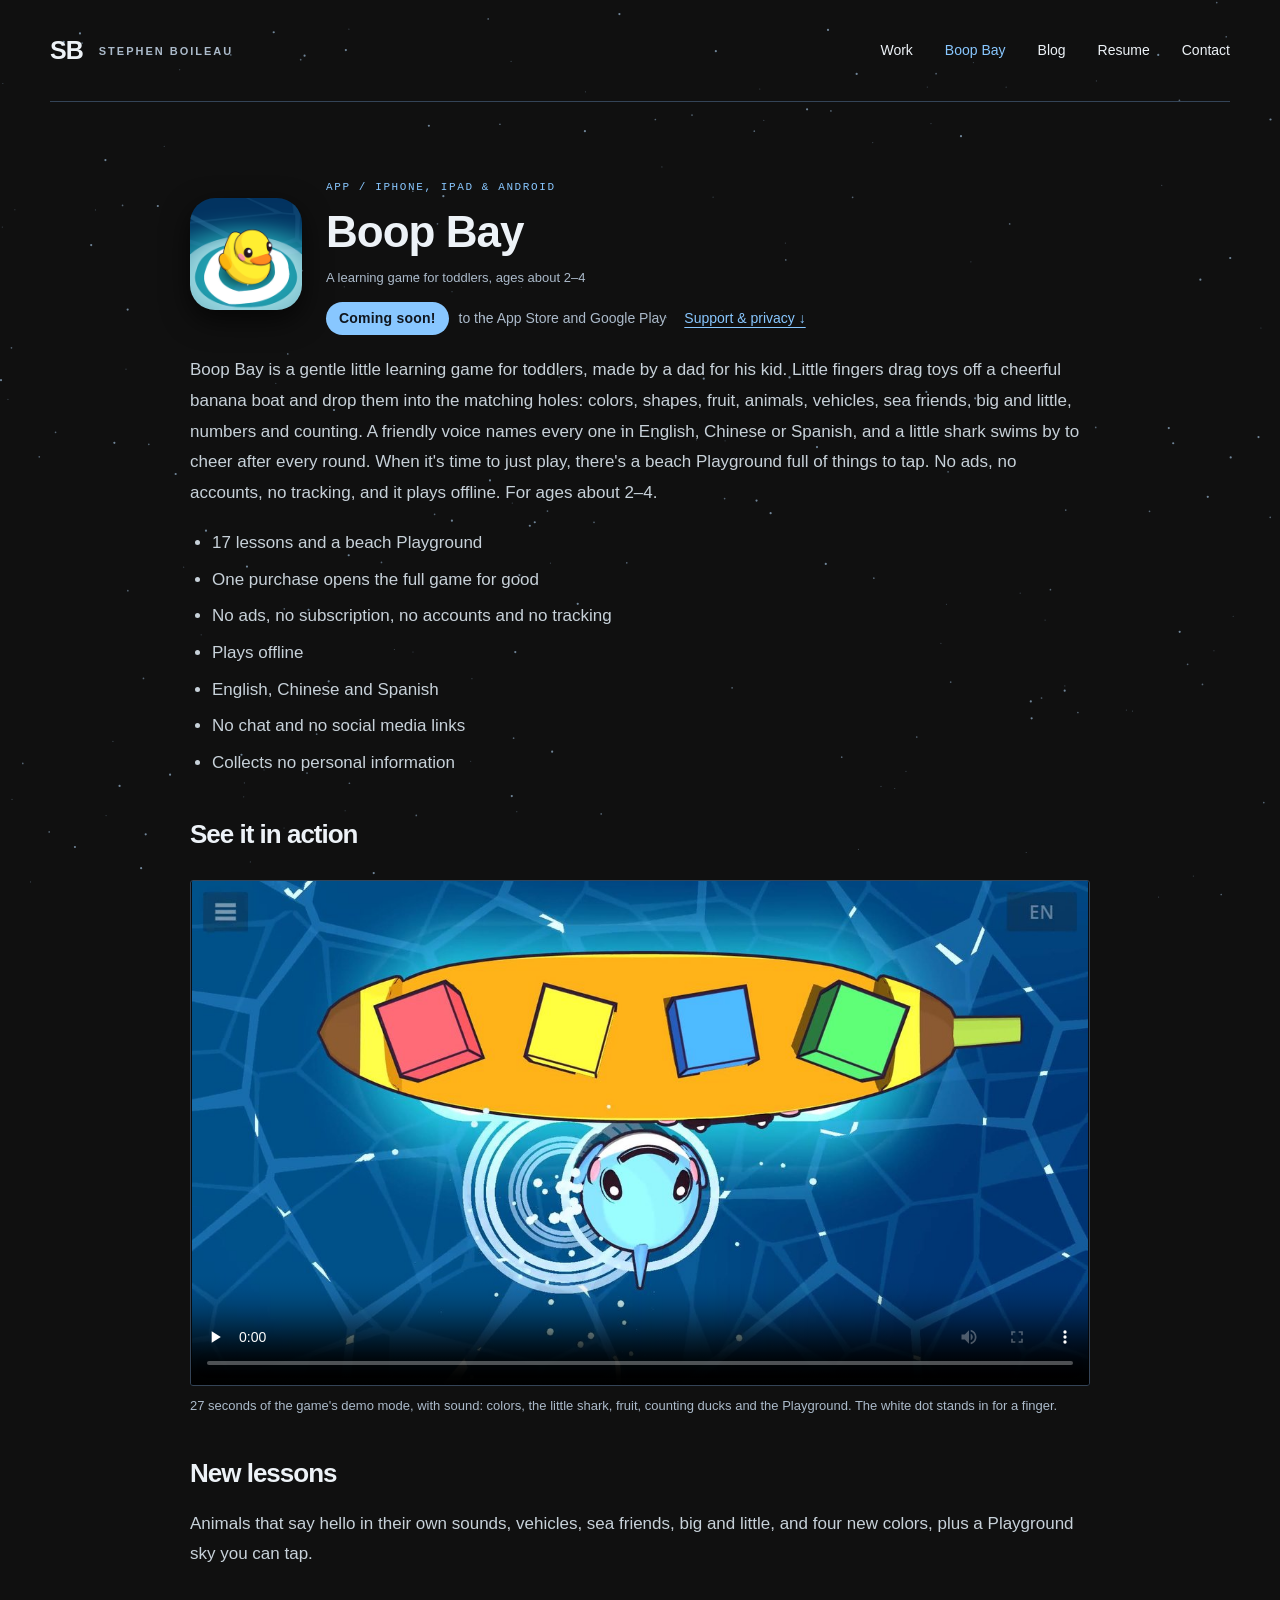
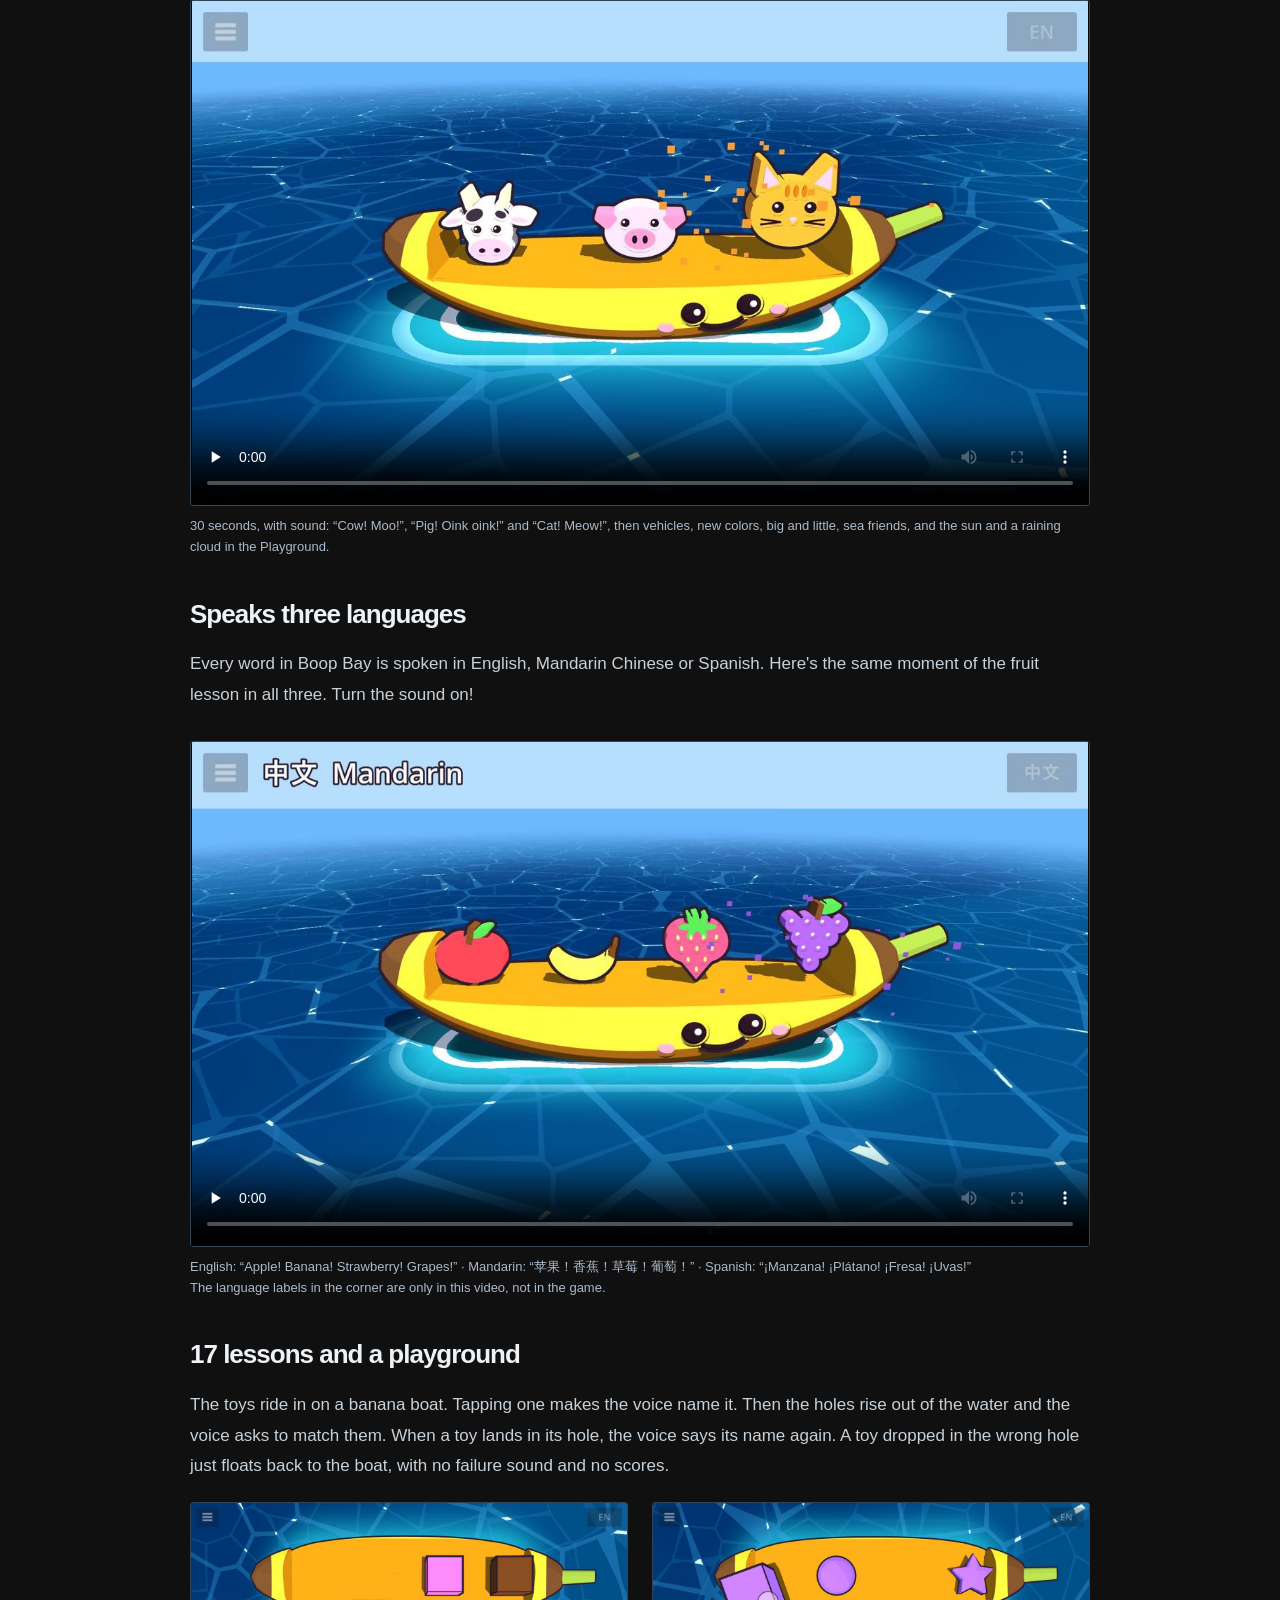
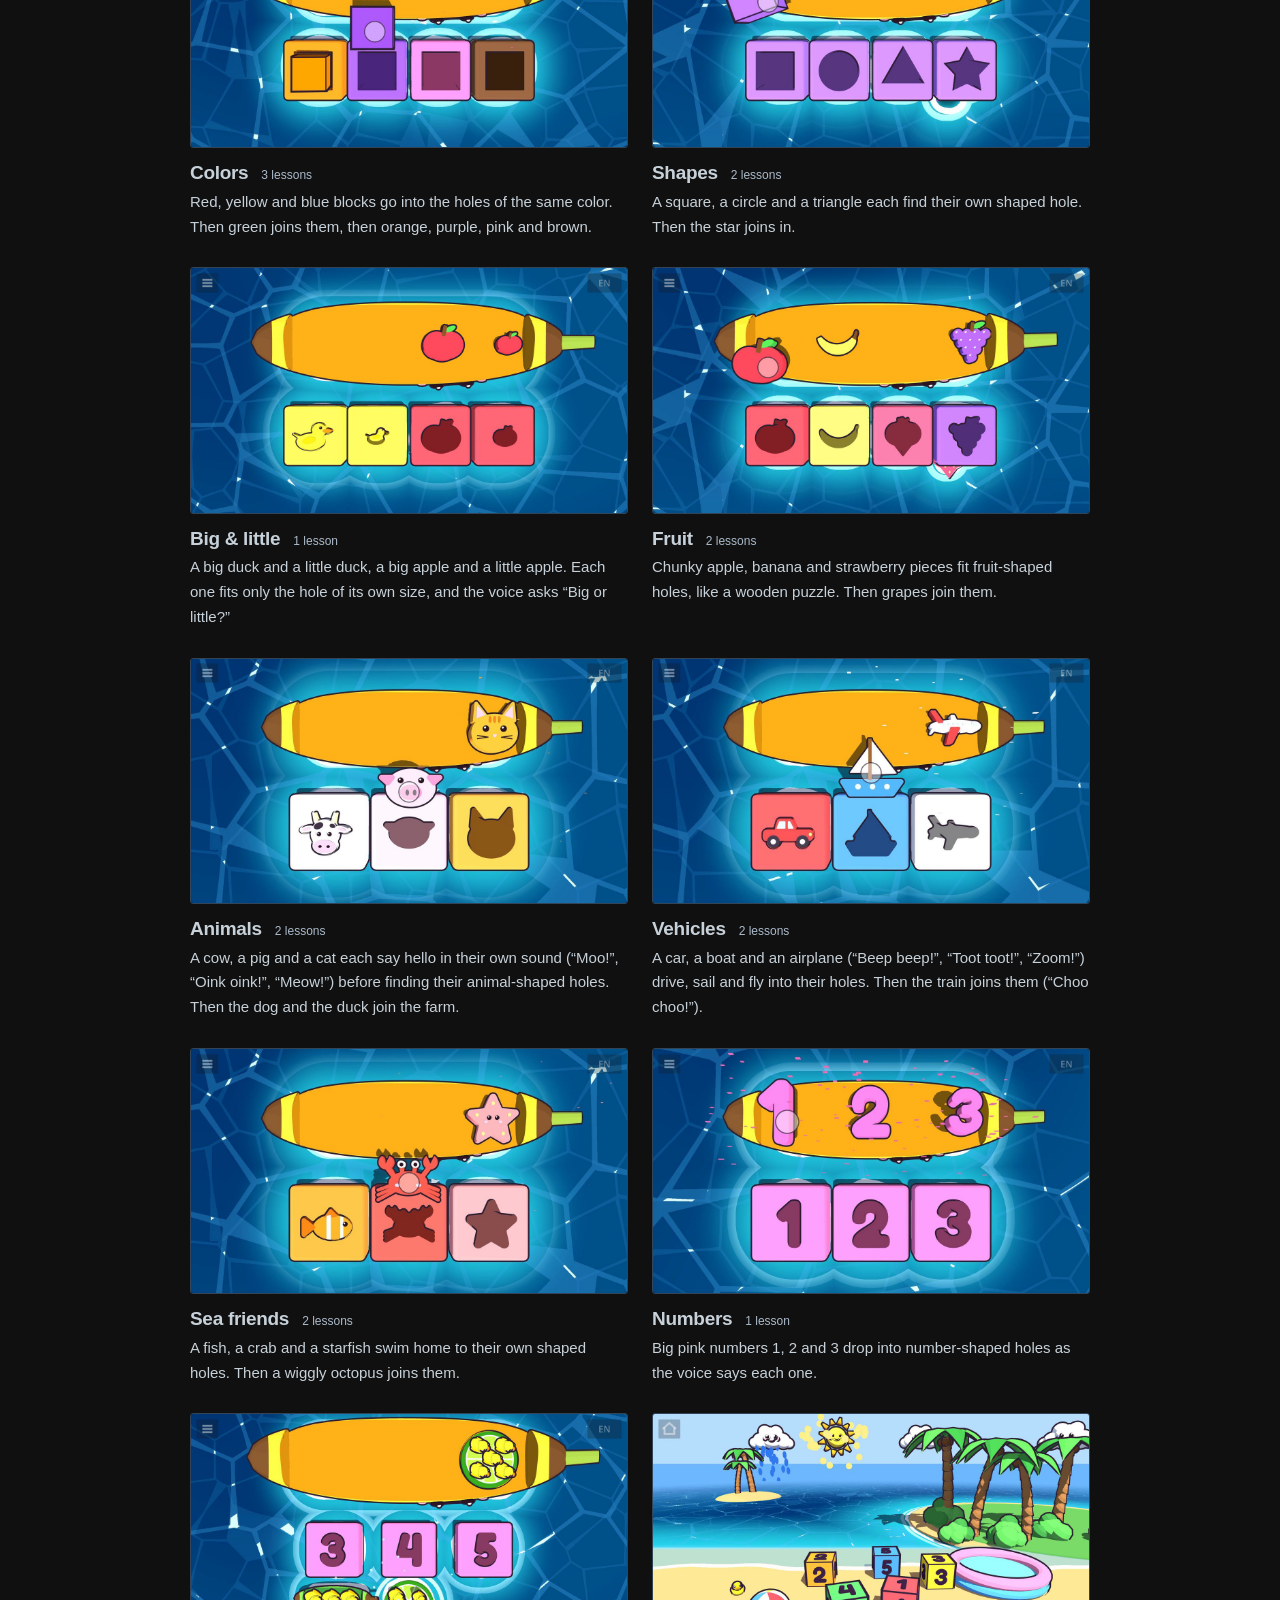
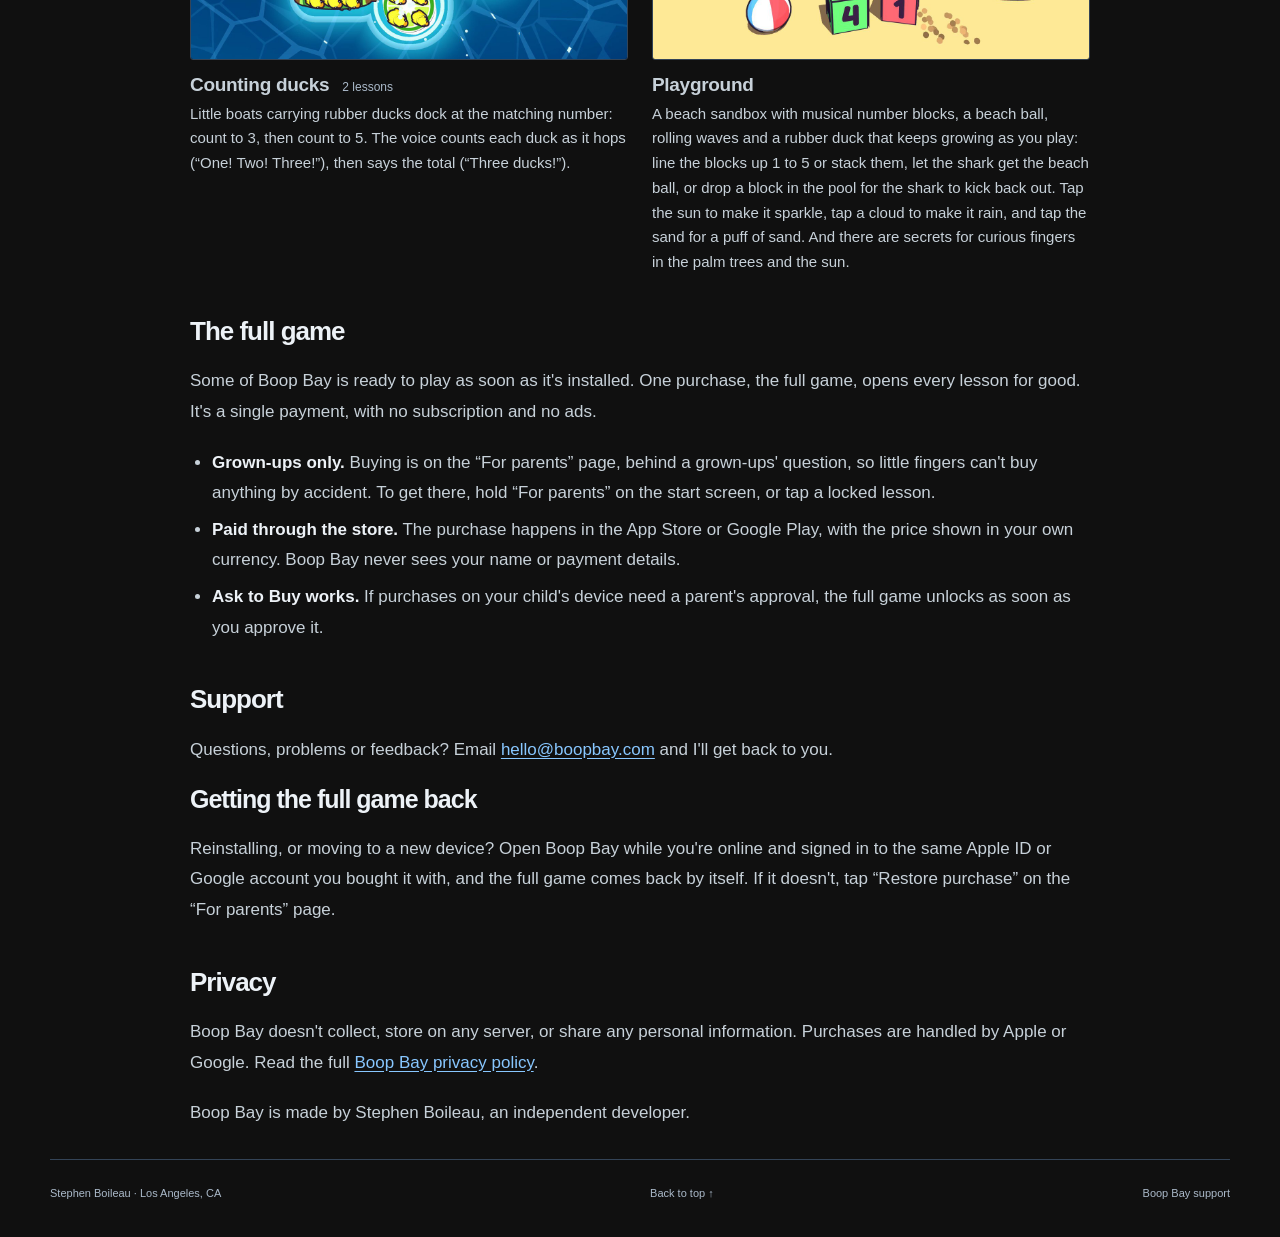
==== commit 8493aab4: "Boop Bay contact address: hello@boopbay.com Co-Authored-By: Claude Opus 5.5 <noreply@anthropic.com>" ====
--- a/boopbay/index.html
+++ b/boopbay/index.html
@@ -192,7 +192,7 @@
 
       <h2 id="support">Support</h2>
       <p>
-        Questions, problems or feedback? Email <a href="mailto:boopbayapp@gmail.com">boopbayapp@gmail.com</a>
+        Questions, problems or feedback? Email <a href="mailto:hello@boopbay.com">hello@boopbay.com</a>
         and I'll get back to you.
       </p>
       <h3>Getting the full game back</h3>
